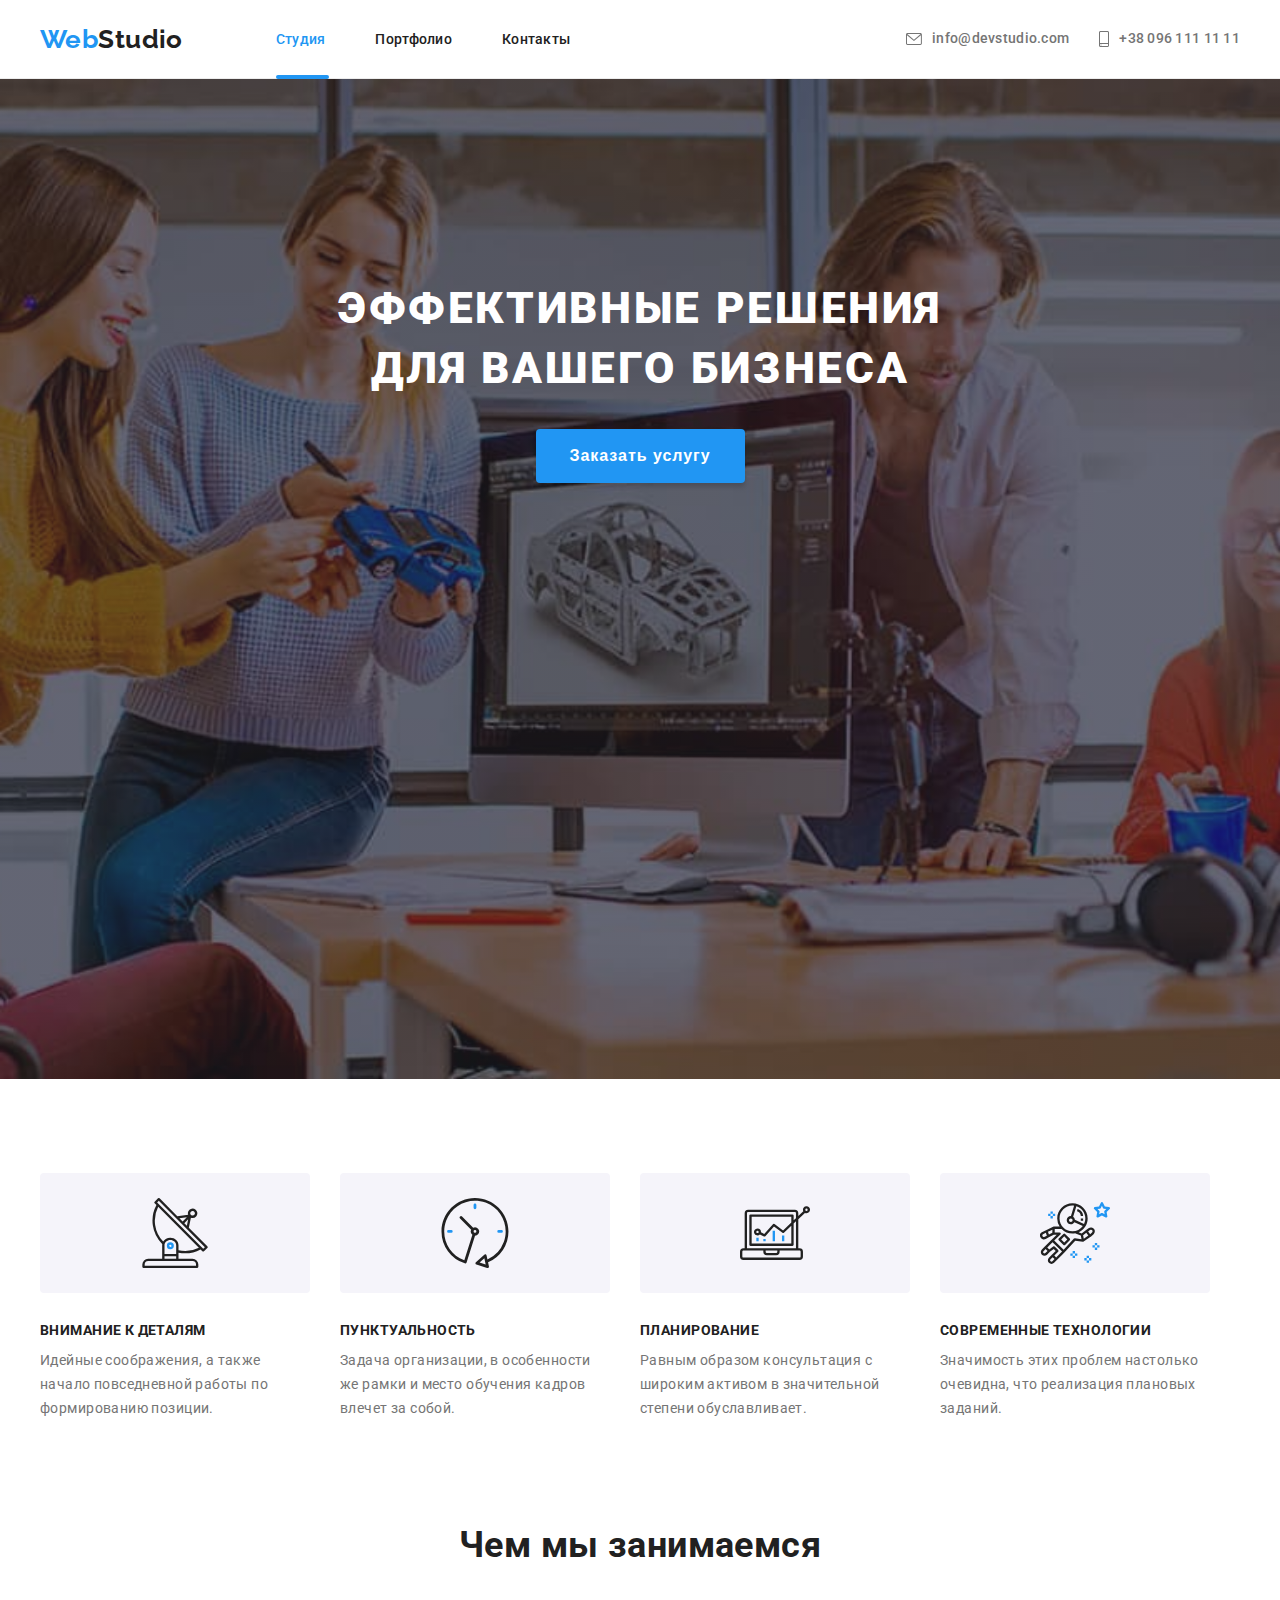
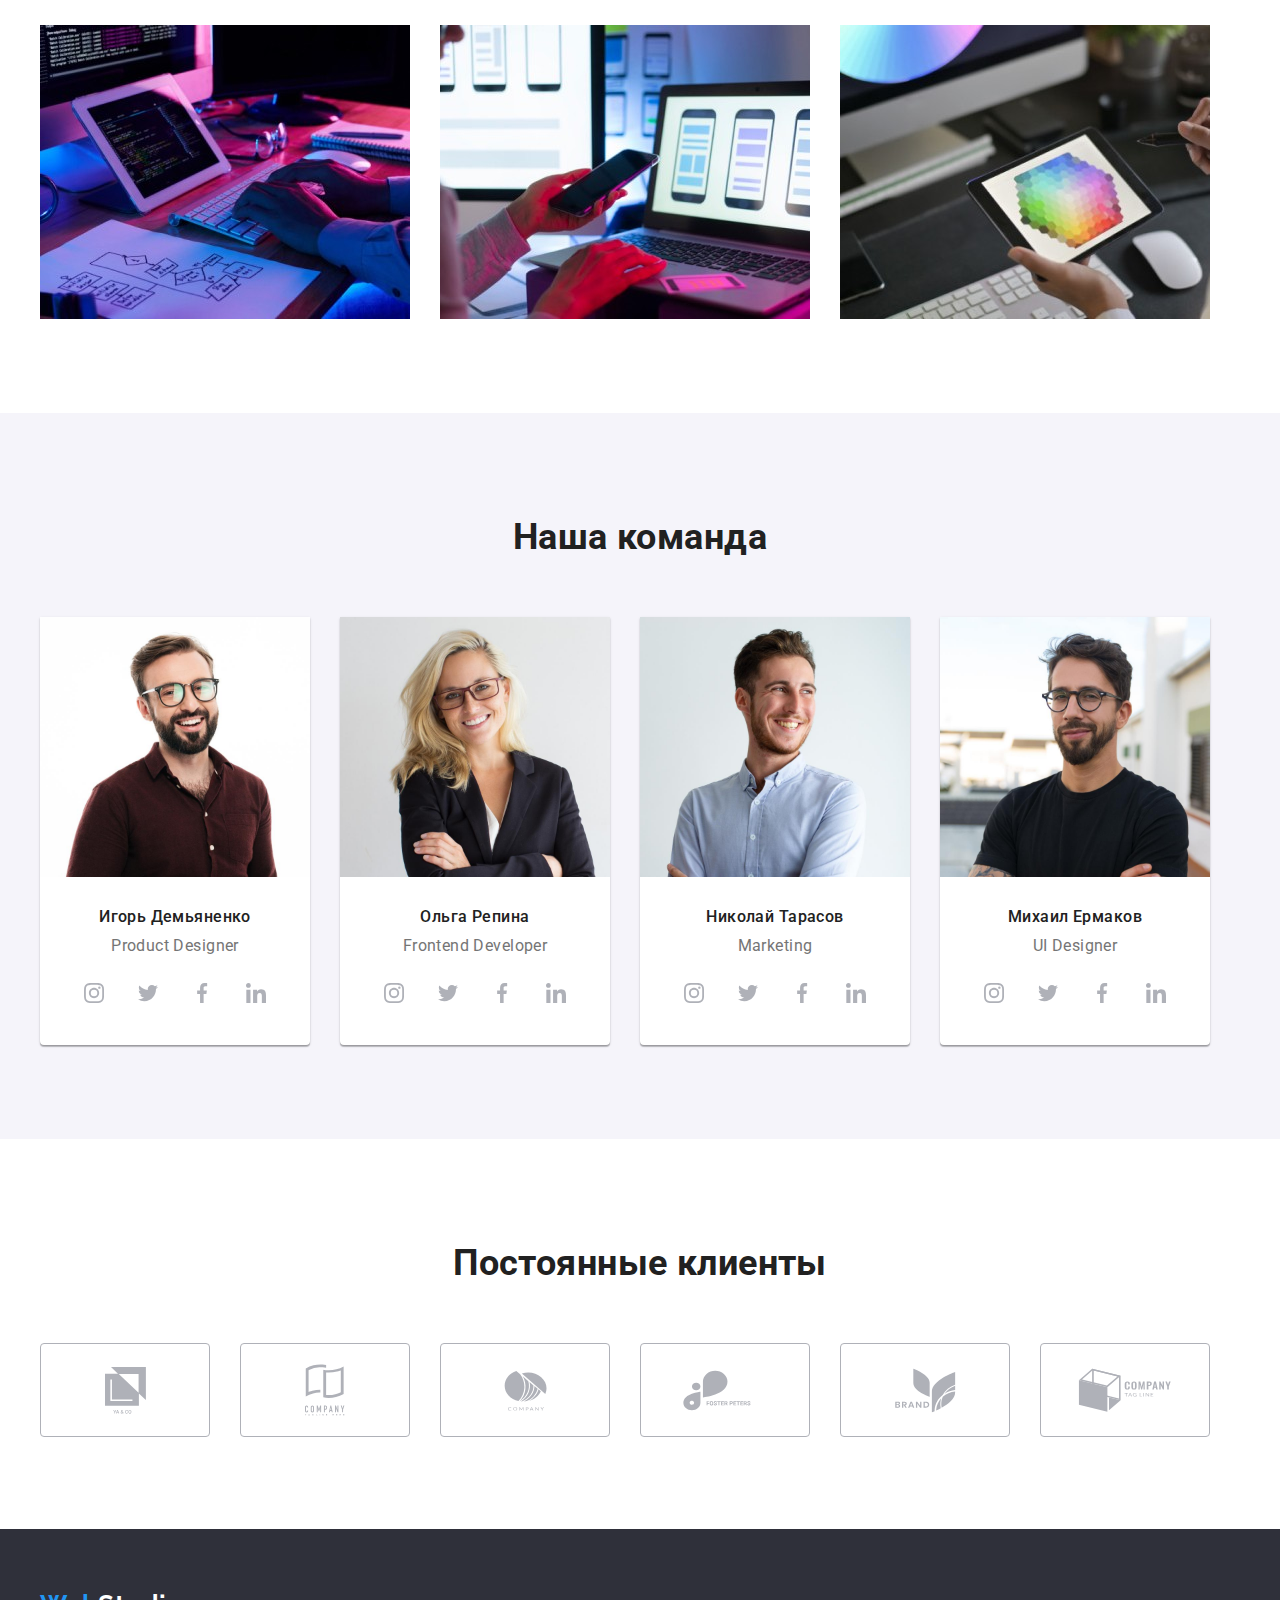
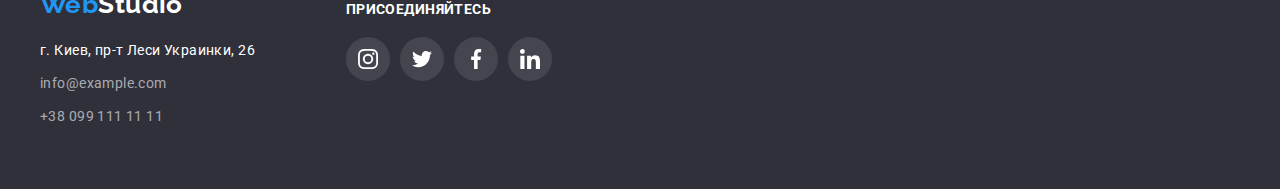
==== index.html @ b014f4f2 "add project and underline for current page" ====
<!DOCTYPE html>
<html lang="ru">
  <head>
    <meta charset="UTF-8" />
    <meta http-equiv="X-UA-Compatible" content="IE=edge" />
    <meta name="viewport" content="width=device-width, initial-scale=1.0" />
    <title>WebStudio</title>
    <link rel="preconnect" href="https://fonts.gstatic.com" />
    <link
      href="https://fonts.googleapis.com/css2?family=Raleway:wght@700&family=Roboto:wght@400;500;700;900&display=swap"
      rel="stylesheet"
    />
    <link
      rel="stylesheet"
      href="https://cdnjs.cloudflare.com/ajax/libs/modern-normalize/1.0.0/modern-normalize.min.css"
      integrity="sha512-ISS7cAi1PEhQ8jnbJpJZMd29NlhNj4AWYyLOSp2CE/CsHxTCu+r+t0D2yoJudVrd0/8fTVPUVDzY5Tvli75u/g=="
      crossorigin="anonymous"
    />
    <link rel="stylesheet" href="./css/styles.css" />
  </head>
  <body>
    <header>
      <div class="container">
        <nav class="header-nav">
          <!-- logo -->
          <a class="logo" href="./index.html" lang="en"
            ><span>Web</span>Studio</a
          >
          <ul class="link-list">
            <li class="item">
              <a class="link current" href="./index.html">Студия</a>
            </li>
            <li class="item">
              <a class="link" href="./portfolio.html">Портфолио</a>
            </li>
            <li class="item"><a class="link" href="">Контакты</a></li>
          </ul>
        </nav>
        <!-- contacts -->
        <ul class="header-contacts">
          <li class="item">
            <a class="link" href="mailto:info@devstudio.com">
              <svg class="contacts-icon" width="16" height="12">
                <use href="./images/symbol-defs.svg#envelope"></use>
              </svg>
              info@devstudio.com</a
            >
          </li>
          <li class="item">
            <a class="link" href="tel:+380961111111">
              <svg class="contacts-icon" width="10" height="16">
                <use href="./images/symbol-defs.svg#smartphone"></use>
              </svg>
              +38 096 111 11 11</a
            >
          </li>
        </ul>
      </div>
    </header>

    <!-- main content -->
    <main>
      <!-- hero-section -->
      <section class="hero">
        <div class="hero-bg">
          <h1 class="hero-title">
            Эффективные решения<br />для вашего бизнеса
          </h1>
          <button class="btn hero-btn" type="button">Заказать услугу</button>
        </div>
      </section>

      <!-- our features -->
      <section class="section features">
        <div class="container">
          <h2 class="visually-hidden">Наши особенности</h2>
          <ul class="features-list">
            <li class="feature">
              <div class="thumb">
                <svg class="feature-icon">
                  <use href="./images/symbol-defs.svg#antenna"></use>
                </svg>
              </div>
              <h3 class="feature-title">Внимание к деталям</h3>
              <p class="feature-text">
                Идейные соображения, а также начало повседневной работы по
                формированию позиции.
              </p>
            </li>
            <li class="feature icon-clock">
              <div class="thumb">
                <svg class="feature-icon">
                  <use href="./images/symbol-defs.svg#clock"></use>
                </svg>
              </div>
              <h3 class="feature-title">Пунктуальность</h3>
              <p class="feature-text">
                Задача организации, в особенности же рамки и место обучения
                кадров влечет за собой.
              </p>
            </li>
            <li class="feature icon-diagram">
              <div class="thumb">
                <svg class="feature-icon">
                  <use href="./images/symbol-defs.svg#diagram"></use>
                </svg>
              </div>
              <h3 class="feature-title">Планирование</h3>
              <p class="feature-text">
                Равным образом консультация с широким активом в значительной
                степени обуславливает.
              </p>
            </li>
            <li class="feature icon-astronaut">
              <div class="thumb">
                <svg class="feature-icon">
                  <use href="./images/symbol-defs.svg#astronaut"></use>
                </svg>
              </div>
              <h3 class="feature-title">Современные технологии</h3>
              <p class="feature-text">
                Значимость этих проблем настолько очевидна, что реализация
                плановых заданий.
              </p>
            </li>
          </ul>
        </div>
      </section>

      <!-- what we do -->
      <section class="section work">
        <div class="container">
          <h2 class="section-title">Чем мы занимаемся</h2>
          <ul class="works-list">
            <li class="item">
              <img
                src="./images/what-we-do/what-we-do-1.jpg"
                alt="Десктопные приложения"
                width="370"
              />
            </li>
            <li class="item">
              <img
                src="./images/what-we-do/what-we-do-2.jpg"
                alt="Мобильные приложения"
                width="370"
              />
            </li>
            <li class="item">
              <img
                src="./images/what-we-do/what-we-do-3.jpg"
                alt="Дизайнерские решения"
                width="370"
              />
            </li>
          </ul>
        </div>
      </section>

      <!-- our team -->
      <section class="section members">
        <div class="container">
          <h2 class="section-title">Наша команда</h2>
          <ul class="members-list">
            <li class="member-card">
              <img
                class="member-photo"
                src="./images/our-team/our-team-1.jpg"
                alt="фото Игоря Демьяненко"
                width="270"
              />
              <h3 class="member-name">Игорь Демьяненко</h3>
              <p lang="en" class="member-function">Product Designer</p>
              <ul class="social-links-list">
                <li>
                  <a href="" class="social-link">
                    <svg class="social-link-icon" width="20" height="20">
                      <use href="./images/symbol-defs.svg#instagram"></use>
                    </svg>
                  </a>
                </li>
                <li>
                  <a href="" class="social-link">
                    <svg class="social-link-icon" width="20" height="20">
                      <use href="./images/symbol-defs.svg#twitter"></use>
                    </svg>
                  </a>
                </li>
                <li>
                  <a href="" class="social-link">
                    <svg class="social-link-icon" width="20" height="20">
                      <use href="./images/symbol-defs.svg#facebook"></use>
                    </svg>
                  </a>
                </li>
                <li>
                  <a href="" class="social-link">
                    <svg class="social-link-icon" width="20" height="20">
                      <use href="./images/symbol-defs.svg#linkedin"></use>
                    </svg>
                  </a>
                </li>
              </ul>
            </li>
            <li class="member-card">
              <img
                class="member-photo"
                src="./images/our-team/our-team-2.jpg"
                alt="фото Ольги Репиной"
                width="270"
              />
              <h3 class="member-name">Ольга Репина</h3>
              <p lang="en" class="member-function">Frontend Developer</p>
              <ul class="social-links-list">
                <li>
                  <a href="" class="social-link">
                    <svg class="social-link-icon" width="20" height="20">
                      <use href="./images/symbol-defs.svg#instagram"></use>
                    </svg>
                  </a>
                </li>
                <li>
                  <a href="" class="social-link">
                    <svg class="social-link-icon" width="20" height="20">
                      <use href="./images/symbol-defs.svg#twitter"></use>
                    </svg>
                  </a>
                </li>
                <li>
                  <a href="" class="social-link">
                    <svg class="social-link-icon" width="20" height="20">
                      <use href="./images/symbol-defs.svg#facebook"></use>
                    </svg>
                  </a>
                </li>
                <li>
                  <a href="" class="social-link">
                    <svg class="social-link-icon" width="20" height="20">
                      <use href="./images/symbol-defs.svg#linkedin"></use>
                    </svg>
                  </a>
                </li>
              </ul>
            </li>
            <li class="member-card">
              <img
                class="member-photo"
                src="./images/our-team/our-team-3.jpg"
                alt="фото Николая Тарасова"
                width="270"
              />
              <h3 class="member-name">Николай Тарасов</h3>
              <p lang="en" class="member-function">Marketing</p>
              <ul class="social-links-list">
                <li>
                  <a href="" class="social-link">
                    <svg class="social-link-icon" width="20" height="20">
                      <use href="./images/symbol-defs.svg#instagram"></use>
                    </svg>
                  </a>
                </li>
                <li>
                  <a href="" class="social-link">
                    <svg class="social-link-icon" width="20" height="20">
                      <use href="./images/symbol-defs.svg#twitter"></use>
                    </svg>
                  </a>
                </li>
                <li>
                  <a href="" class="social-link">
                    <svg class="social-link-icon" width="20" height="20">
                      <use href="./images/symbol-defs.svg#facebook"></use>
                    </svg>
                  </a>
                </li>
                <li>
                  <a href="" class="social-link">
                    <svg class="social-link-icon" width="20" height="20">
                      <use href="./images/symbol-defs.svg#linkedin"></use>
                    </svg>
                  </a>
                </li>
              </ul>
            </li>
            <li class="member-card">
              <img
                class="member-photo"
                src="./images/our-team/our-team-4.jpg"
                alt="фото Михаила Ермакова"
                width="270"
              />
              <h3 class="member-name">Михаил Ермаков</h3>
              <p class="member-function" lang="en">UI Designer</p>
              <ul class="social-links-list">
                <li>
                  <a href="" class="social-link">
                    <svg class="social-link-icon" width="20" height="20">
                      <use href="./images/symbol-defs.svg#instagram"></use>
                    </svg>
                  </a>
                </li>
                <li>
                  <a href="" class="social-link">
                    <svg class="social-link-icon" width="20" height="20">
                      <use href="./images/symbol-defs.svg#twitter"></use>
                    </svg>
                  </a>
                </li>
                <li>
                  <a href="" class="social-link">
                    <svg class="social-link-icon" width="20" height="20">
                      <use href="./images/symbol-defs.svg#facebook"></use>
                    </svg>
                  </a>
                </li>
                <li>
                  <a href="" class="social-link">
                    <svg class="social-link-icon" width="20" height="20">
                      <use href="./images/symbol-defs.svg#linkedin"></use>
                    </svg>
                  </a>
                </li>
              </ul>
            </li>
          </ul>
        </div>
      </section>

      <!-- our clients -->
      <section class="section clients">
        <div class="container">
          <h2 class="section-title">Постоянные клиенты</h2>
          <ul class="clients-list">
            <li class="client-item">
              <a href="" class="client-link">
                <svg class="client-icon" width="41" height="47">
                  <use href="./images/symbol-defs.svg#client-1"></use>
                </svg>
              </a>
            </li>
            <li class="client-item">
              <a href="" class="client-link">
                <svg class="client-icon" width="40" height="52">
                  <use href="./images/symbol-defs.svg#client-2"></use>
                </svg>
              </a>
            </li>
            <li class="client-item">
              <a href="" class="client-link">
                <svg class="client-icon" width="43" height="41">
                  <use href="./images/symbol-defs.svg#client-3"></use>
                </svg>
              </a>
            </li>
            <li class="client-item">
              <a href="" class="client-link">
                <svg class="client-icon" width="84" height="41">
                  <use href="./images/symbol-defs.svg#client-4"></use>
                </svg>
              </a>
            </li>
            <li class="client-item">
              <a href="" class="client-link">
                <svg class="client-icon" width="63" height="45">
                  <use href="./images/symbol-defs.svg#client-5"></use>
                </svg>
              </a>
            </li>
            <li class="client-item">
              <a href="" class="client-link">
                <svg class="client-icon" width="94" height="44">
                  <use href="./images/symbol-defs.svg#client-6"></use>
                </svg>
              </a>
            </li>
          </ul>
        </div>
      </section>
    </main>

    <footer>
      <div class="container">
        <div class="wrapper">
          <div class="addresses">
            <!-- logo -->
            <a class="logo" href="./index.html" lang="en"
              ><span>Web</span>Studio</a
            >
            <!-- our contacts -->
            <address>
              <ul class="contacts-list">
                <li>
                  <a
                    class="link contact-map"
                    href="https://goo.gl/maps/neQX7SjU9CnfQopdA"
                    target="_blank"
                    rel="noreferrer noopener"
                  >
                    г. Киев, пр-т Леси Украинки, 26
                  </a>
                </li>
                <li>
                  <a class="link contact-email" href="mailto:info@example.com">
                    info@example.com
                  </a>
                </li>
                <li>
                  <a class="link contact-phone" href="tel:+380991111111">
                    +38 099 111 11 11
                  </a>
                </li>
              </ul>
            </address>
          </div>
          <div class="social">
            <p class="social-title">Присоединяйтесь</p>
            <ul class="social-links-list">
              <li>
                <a href="" class="social-link">
                  <svg class="social-link-icon" width="20" height="20">
                    <use href="./images/symbol-defs.svg#instagram"></use>
                  </svg>
                </a>
              </li>
              <li>
                <a href="" class="social-link">
                  <svg class="social-link-icon" width="20" height="20">
                    <use href="./images/symbol-defs.svg#twitter"></use>
                  </svg>
                </a>
              </li>
              <li>
                <a href="" class="social-link">
                  <svg class="social-link-icon" width="20" height="20">
                    <use href="./images/symbol-defs.svg#facebook"></use>
                  </svg>
                </a>
              </li>
              <li>
                <a href="" class="social-link">
                  <svg class="social-link-icon" width="20" height="20">
                    <use href="./images/symbol-defs.svg#linkedin"></use>
                  </svg>
                </a>
              </li>
            </ul>
          </div>
        </div>
      </div>
    </footer>
  </body>
</html>
---- css/styles.css ----
:root {
  --main-color: #212121;
  --second-color: #757575;
  --accent-color: #2196f3;
  --white-color: #fff;
  --bg-dark: #2f303a;
  --btn-hover: #188ce8;
  --bg-our-team: #f5f4fa;
  --bg-filter-btn: #f5f4fa;
  --brd-card-title: #eeeeee;
  --icon-color: #afb1b8;
}

/*========== common =========== */
body {
  margin: 0;

  font-family: Roboto, sans-serif;
  font-size: 14px;
  color: var(--main-color);
  letter-spacing: 0.03em;

  background-color: var(--white-color);
}

ul {
  list-style: none;
  margin-top: 0;
  margin-bottom: 0;
  padding-left: 0;
}

h1,
h2,
h3,
h4,
h5,
h6,
p {
  margin-top: 0;
  margin-bottom: 0;
}

a {
  text-decoration: none;
}

img {
  display: block;
}

.container {
  margin-left: auto;
  margin-right: auto;
  padding-left: 15px;
  padding-right: 15px;
  width: 1200px;
}

.btn {
  border-radius: 4px;
  padding: 6px 22px;
  cursor: pointer;
  border-color: transparent;
}

.section {
  padding-top: 94px;
  padding-bottom: 94px;
}

.section-title {
  margin-bottom: 50px;

  font-size: 36px;
  line-height: 1.67;
  text-align: center;
}

.visually-hidden:not(:focus):not(:active) {
  position: absolute;
  width: 1px;
  height: 1px;
  margin: -1px;
  border: 0;
  padding: 0;

  white-space: nowrap;
  clip-path: inset(100%);
  clip: rect(0 0 0 0);
  overflow: hidden;
}

/* =========== Logo =============== */
.logo {
  margin-right: 93px;

  font-family: 'Raleway', sans-serif;
  font-weight: 700;
  font-size: 26px;
  color: var(--main-color);
}

.logo span {
  color: var(--accent-color);
}

/* ============== header ============= */
header {
  padding-top: 24px;
  padding-bottom: 24px;
  border-bottom: 1px solid #ececec;
}

header .container {
  display: flex;
  align-items: center;
}

.header-nav {
  display: flex;
}

.header-nav .link-list {
  display: flex;
  align-items: center;
}

.link-list .item:not(:last-child) {
  margin-right: 50px;
}

.link-list .current::after {
  content: '';
  position: absolute;
  bottom: 0;
  left: 0;
  width: 100%;
  border: 2px solid var(--accent-color);
  border-radius: 2px;
}

.header-nav .link {
  font-size: 14px;
  font-weight: 500;
  line-height: 1.14;
  letter-spacing: 0.02em;
  color: var(--main-color);
  padding-top: 32px;
  padding-bottom: 32px;
}

.header-nav .current {
  position: relative;

  color: var(--accent-color);
}

.header-contacts {
  display: flex;
  align-items: center;
  margin-left: auto;
}

.header-contacts .link {
  display: flex;
  align-items: center;

  font-size: 14px;
  font-weight: 500;
  line-height: 1.14;
  letter-spacing: 0.02em;
  color: var(--second-color);
}

.header-contacts .item:not(:last-child) {
  margin-right: 30px;
}

.contacts-icon {
  margin-right: 10px;
  fill: currentColor;
}

.header-nav .link:focus,
.header-nav .link:hover,
.header-contacts .link:focus,
.header-contacts .link:hover {
  color: var(--accent-color);
}

/* ============ hero ================ */
.hero {
  background-color: var(--bg-dark);
}

.hero .hero-bg {
  margin-left: auto;
  margin-right: auto;
  padding-top: 200px;
  padding-bottom: 200px;
  height: 600px;
  max-width: 1600px;
  background-image: linear-gradient(
      rgba(47, 48, 58, 0.4),
      rgba(47, 48, 58, 0.4)
    ),
    url('../images/hero/hero-bg.jpg');
  background-size: cover;
  background-position: center;
}

.hero-title {
  margin-bottom: 30px;
  font-size: 44px;
  font-weight: 900;
  line-height: 1.36;
  letter-spacing: 0.06em;
  text-align: center;
  text-transform: uppercase;
  color: var(--white-color);
}

.hero-btn {
  display: block;
  margin-left: auto;
  margin-right: auto;

  font-size: 16px;
  font-weight: 700;
  line-height: 1.87;
  letter-spacing: 0.06em;
  color: var(--white-color);

  background-color: var(--accent-color);
  padding: 10px 32px;
  box-shadow: 0px 4px 4px rgba(0, 0, 0, 0.15);
}

.hero .btn:hover,
.hero .btn:focus {
  background-color: var(--btn-hover);
}

/* ============ features =============== */
.features {
  padding-bottom: 47px;
}

.features-list {
  display: flex;
}

.feature {
  max-width: 270px;
}

.features-list .feature:not(:last-child) {
  margin-right: 30px;
}

.feature .thumb {
  background-color: var(--bg-filter-btn);
  height: 120px;
  margin-bottom: 30px;
  border-radius: 4px;
  display: flex;
  justify-content: center;
  align-items: center;
}

.feature-icon {
  width: 70px;
  height: 70px;
}

.feature-title {
  margin-bottom: 10px;

  font-size: 14px;
  font-weight: 700;
  line-height: 1.14;
  text-transform: uppercase;
}

.feature-text {
  line-height: 1.71;
  color: var(--second-color);
}

/* ============== work ================== */
.work {
  padding-top: 47px;
}

/* позиционирование в сетке
 отрицательными маржинами */
.works-list {
  display: flex;
  flex-wrap: wrap;
  margin-top: -30px;
  margin-left: -30px;
}

.works-list .item {
  margin-top: 30px;
  margin-left: 30px;
}

/* ============= our team =============== */
.members {
  background-color: var(--bg-our-team);
}

.members-list {
  display: flex;
  flex-wrap: wrap;
  margin-left: -30px;
  margin-top: -30px;
}

.member-card {
  width: 270px;
  margin-left: 30px;
  margin-top: 30px;
  border-radius: 0px 0px 4px 4px;

  padding-bottom: 30px;
  background-color: var(--white-color);

  box-shadow: 0px 1px 3px rgba(0, 0, 0, 0.12), 0px 1px 1px rgba(0, 0, 0, 0.14),
    0px 2px 1px rgba(0, 0, 0, 0.2);
}

.member-photo {
  margin-bottom: 30px;
}

.members .member-name {
  margin-bottom: 10px;

  font-size: 16px;
  font-weight: 500;
  line-height: 1.19;
  text-align: center;
}

.members .member-function {
  font-size: 16px;
  color: var(--second-color);
  line-height: 1.19;
  margin-bottom: 16px;

  text-align: center;
}

.social-links-list {
  display: flex;
  justify-content: center;
}

.social-links-list li:not(:last-child) {
  margin-right: 10px;
}

.social-link {
  display: flex;
  width: 44px;
  height: 44px;
  border-radius: 50%;
}

.social-link-icon {
  margin: auto;
  fill: var(--icon-color);
}

.social-link:hover,
.social-link:focus {
  background-color: var(--accent-color);
}

.social-link:hover .social-link-icon,
.social-link:focus .social-link-icon {
  fill: var(--white-color);
}

/* ================ our clients =================== */
.clients-list {
  display: flex;
  flex-wrap: wrap;
  margin-top: -30px;
  margin-left: -30px;
}

.client-item {
  width: 170px;
  height: 92px;
  margin-top: 30px;
  margin-left: 30px;
}

.client-link {
  display: flex;
  height: 100%;
  border: 1px solid var(--icon-color);
  border-radius: 4px;
}

.client-icon {
  margin: auto;
  fill: var(--icon-color);
}

.client-link:hover,
.client-link:focus {
  border-color: var(--accent-color);
}

.client-link:hover .client-icon,
.client-link:focus .client-icon {
  fill: var(--accent-color);
}

/* ============ footer ================ */
footer {
  padding-top: 60px;
  padding-bottom: 60px;
  background-color: var(--bg-dark);
  color: var(--white-color);
}

.wrapper {
  display: flex;
}

.addresses {
  margin-right: 70px;
}

footer .logo {
  margin-bottom: 20px;

  display: inline-block;
  color: var(--white-color);
}

address {
  font-style: normal;
}

.contacts-list li:not(:last-child) {
  padding-bottom: 9px;
}

.contact-map {
  color: rgba(255, 255, 255, 1);
  line-height: 1.71;
}

.contact-email,
.contact-phone {
  color: rgba(255, 255, 255, 0.6);
  line-height: 1.71;
}

.contacts-list .link:focus,
.contacts-list .link:hover {
  color: var(--accent-color);
}

.social {
  margin-top: 12px;
}
.social-title {
  margin-bottom: 20px;
  font-weight: 700;
  text-transform: uppercase;
}

footer .social-link {
  background-color: rgba(255, 255, 255, 0.1);
}

footer .social-link-icon {
  fill: var(--white-color);
}

/* =============== portfolio ================== */
.portfolio .filter {
  margin-bottom: 50px;
  display: flex;
  justify-content: center;
}

.filter .item:not(:last-child) {
  margin-right: 8px;
}

.portfolio .filter-button {
  font-weight: 500;
  font-size: 16px;
  line-height: 1.62;

  background-color: var(--bg-filter-btn);
}

.portfolio .filter-button:focus,
.portfolio .filter-button:hover {
  color: var(--white-color);
  background-color: var(--accent-color);
  box-shadow: 0px 3px 1px rgba(0, 0, 0, 0.1), 0px 1px 2px rgba(0, 0, 0, 0.08),
    0px 2px 2px rgba(0, 0, 0, 0.12);
}

.gallery {
  display: flex;
  flex-wrap: wrap;
  margin-bottom: -30px;
}

.gallery .item:not(:nth-child(3n)) {
  margin-right: 30px;
}

.gallery .item {
  margin-bottom: 30px;
}

.gallery .item:hover {
  box-shadow: 0px 1px 1px rgba(0, 0, 0, 0.12), 0px 4px 4px rgba(0, 0, 0, 0.06),
    1px 4px 6px rgba(0, 0, 0, 0.16);
}

.card-title {
  padding: 20px 24px;
  border: 1px solid var(--brd-card-title);
  border-top: 0;
}

.card .card-name {
  margin-bottom: 4px;

  font-weight: 700;
  font-size: 18px;
  line-height: 2;
  letter-spacing: 0.06em;
  color: var(--main-color);
}

.card .card-text {
  font-size: 16px;
  line-height: 1.87;
  color: var(--second-color);
}
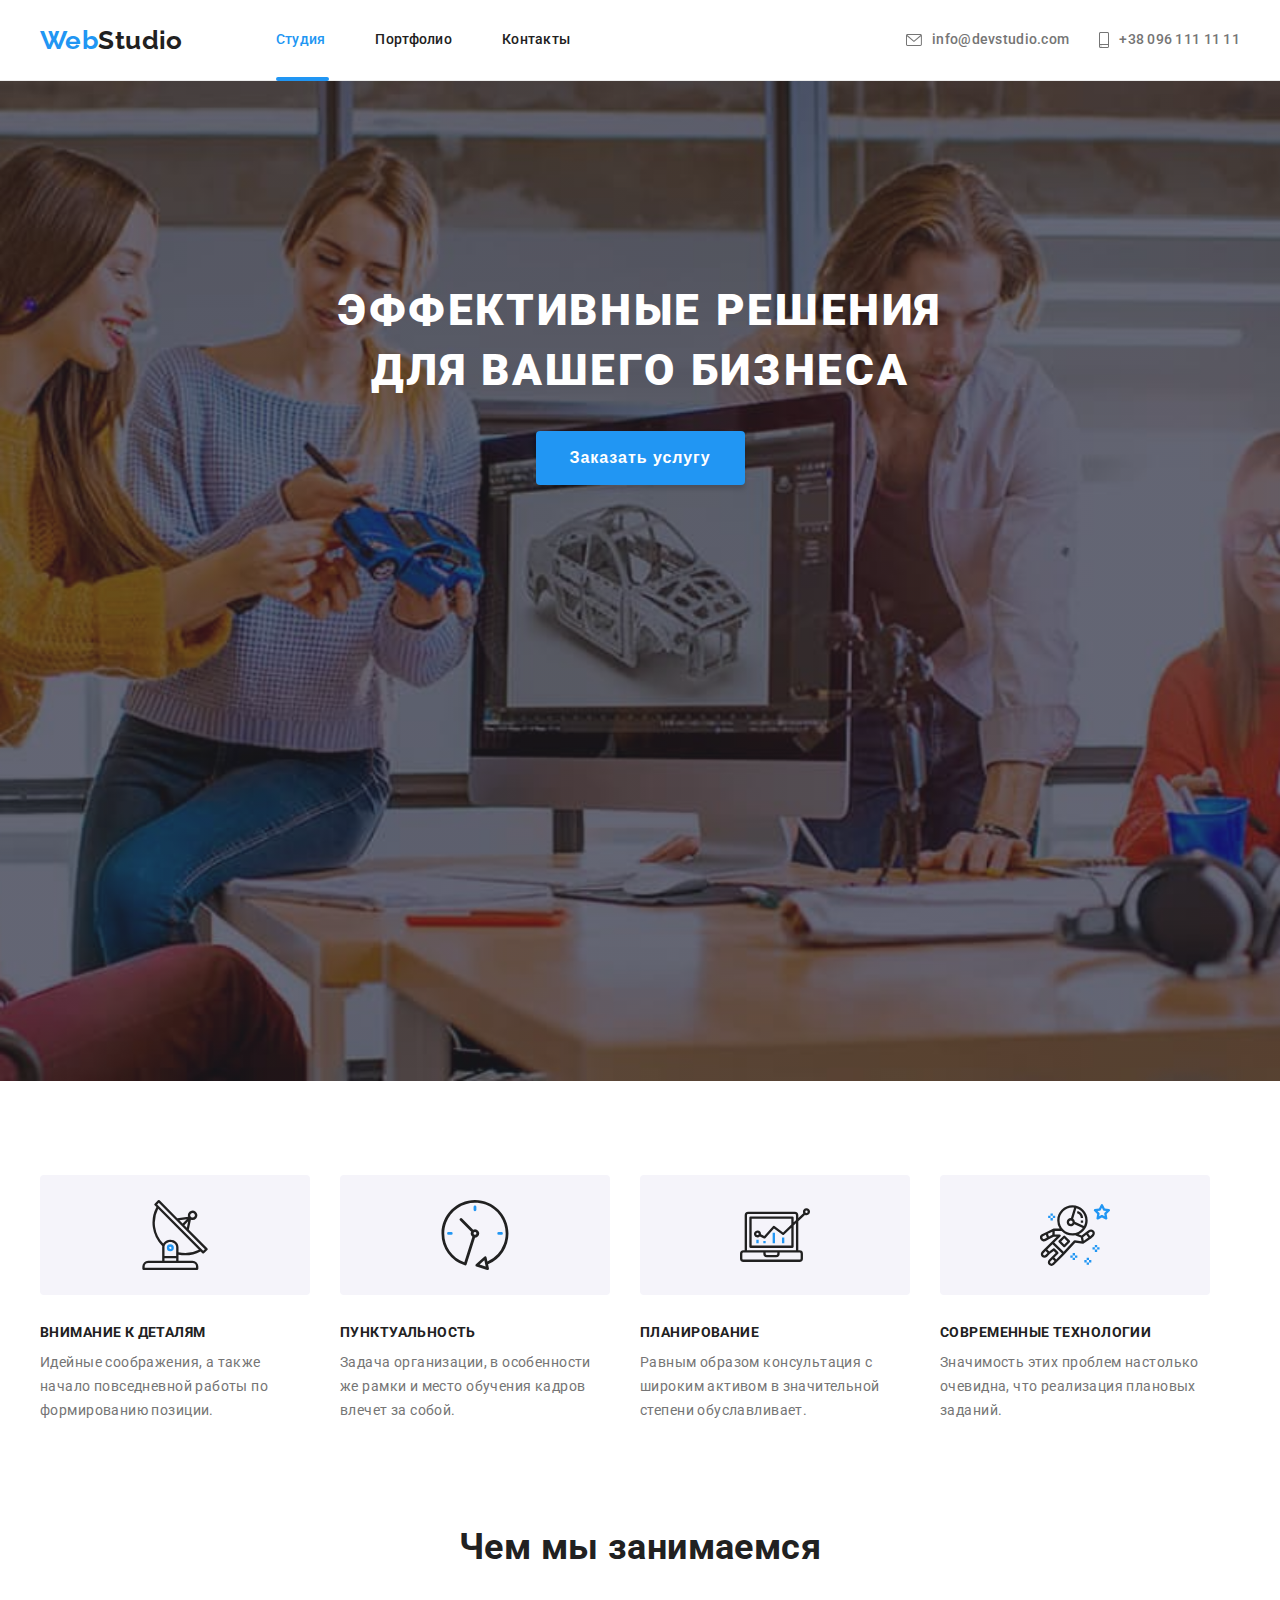
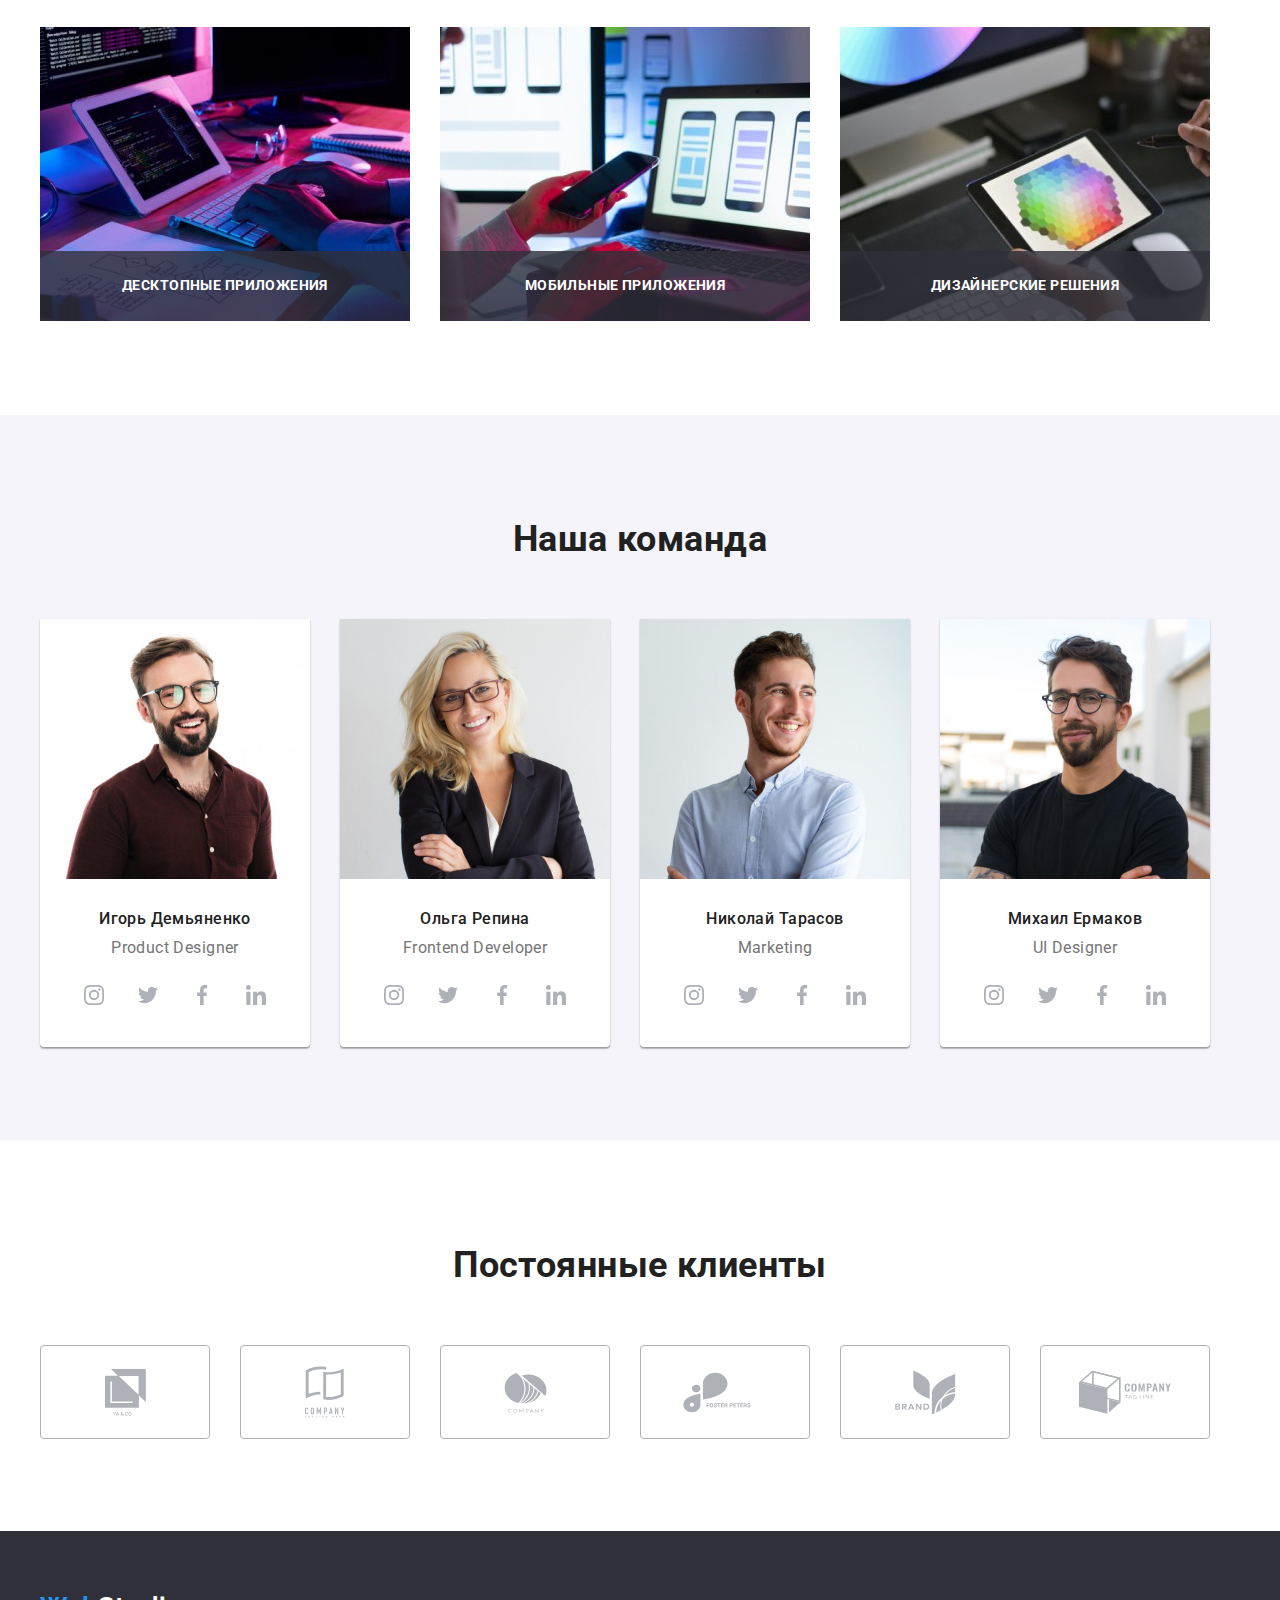
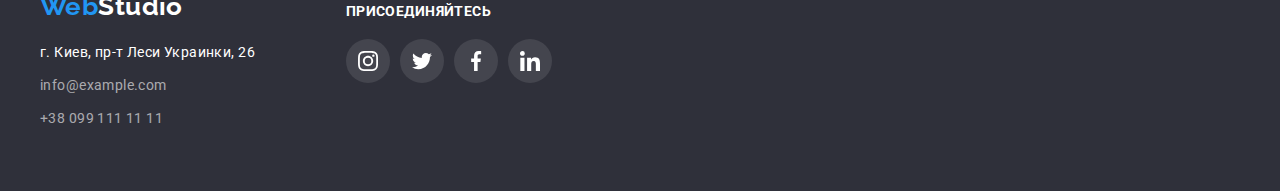
==== commit 301fb4f0: "add abs elements" ====
--- a/index.html
+++ b/index.html
@@ -132,26 +132,29 @@
         <div class="container">
           <h2 class="section-title">Чем мы занимаемся</h2>
           <ul class="works-list">
-            <li class="item">
+            <li class="works-list-item">
               <img
                 src="./images/what-we-do/what-we-do-1.jpg"
                 alt="Десктопные приложения"
                 width="370"
               />
-            </li>
-            <li class="item">
+              <p class="works-list-title">Десктопные приложения</p>
+            </li>
+            <li class="works-list-item">
               <img
                 src="./images/what-we-do/what-we-do-2.jpg"
                 alt="Мобильные приложения"
                 width="370"
               />
-            </li>
-            <li class="item">
+              <p class="works-list-title">Мобильные приложения</p>
+            </li>
+            <li class="works-list-item">
               <img
                 src="./images/what-we-do/what-we-do-3.jpg"
                 alt="Дизайнерские решения"
                 width="370"
               />
+              <p class="works-list-title">Дизайнерские решения</p>
             </li>
           </ul>
         </div>
--- a/css/styles.css
+++ b/css/styles.css
@@ -93,6 +93,7 @@
 
 /* =========== Logo =============== */
 .logo {
+  display: block;
   margin-right: 93px;
 
   font-family: 'Raleway', sans-serif;
@@ -107,8 +108,6 @@
 
 /* ============== header ============= */
 header {
-  padding-top: 24px;
-  padding-bottom: 24px;
   border-bottom: 1px solid #ececec;
 }
 
@@ -119,11 +118,15 @@
 
 .header-nav {
   display: flex;
+  align-items: center;
 }
 
 .header-nav .link-list {
   display: flex;
   align-items: center;
+}
+
+.link-list .item {
 }
 
 .link-list .item:not(:last-child) {
@@ -133,7 +136,7 @@
 .link-list .current::after {
   content: '';
   position: absolute;
-  bottom: 0;
+  bottom: -1px;
   left: 0;
   width: 100%;
   border: 2px solid var(--accent-color);
@@ -141,6 +144,7 @@
 }
 
 .header-nav .link {
+  display: block;
   font-size: 14px;
   font-weight: 500;
   line-height: 1.14;
@@ -165,6 +169,9 @@
 .header-contacts .link {
   display: flex;
   align-items: center;
+
+  padding-top: 32px;
+  padding-bottom: 32px;
 
   font-size: 14px;
   font-weight: 500;
@@ -302,9 +309,29 @@
   margin-left: -30px;
 }
 
-.works-list .item {
+.works-list-item {
+  position: relative;
   margin-top: 30px;
   margin-left: 30px;
+}
+
+.works-list-title {
+  position: absolute;
+  bottom: 0;
+  left: 0;
+
+  width: 100%;
+  height: 70px;
+  display: flex;
+  justify-content: center;
+  align-items: center;
+
+  font-weight: 700;
+  line-height: 1.14;
+  text-transform: uppercase;
+  color: var(--white-color);
+
+  background-color: rgba(47, 48, 58, 0.8);
 }
 
 /* ============= our team =============== */
@@ -524,12 +551,53 @@
 }
 
 .gallery .item {
+  position: relative;
+  width: 370px;
+
   margin-bottom: 30px;
 }
 
 .gallery .item:hover {
   box-shadow: 0px 1px 1px rgba(0, 0, 0, 0.12), 0px 4px 4px rgba(0, 0, 0, 0.06),
     1px 4px 6px rgba(0, 0, 0, 0.16);
+}
+
+.card .box {
+  position: relative;
+  width: 370px;
+  height: 294px;
+  overflow: hidden;
+}
+
+.card-overlay {
+  position: absolute;
+  top: 0;
+  left: 0;
+  display: flex;
+  /* justify-content: center; */
+  align-items: center;
+
+  width: 100%;
+  height: 100%;
+  /* height: 294px; */
+  padding: 24px;
+  /* padding-left: 24px;
+  padding-right: 24px; */
+
+  background-color: rgba(33, 150, 243, 0.9);
+  color: var(--white-color);
+  font-size: 18px;
+  line-height: 1.56;
+  /* надо или нет? */
+  overflow: hidden;
+
+  transform: translateY(100%);
+  transition: transform 250ms cubic-bezier(0.4, 0, 0.2, 1);
+  /* transition: transform 1250ms cubic-bezier(0.72, 0, 0.23, 1); */
+}
+
+.gallery .item:hover .card-overlay {
+  transform: translateY(0);
 }
 
 .card-title {
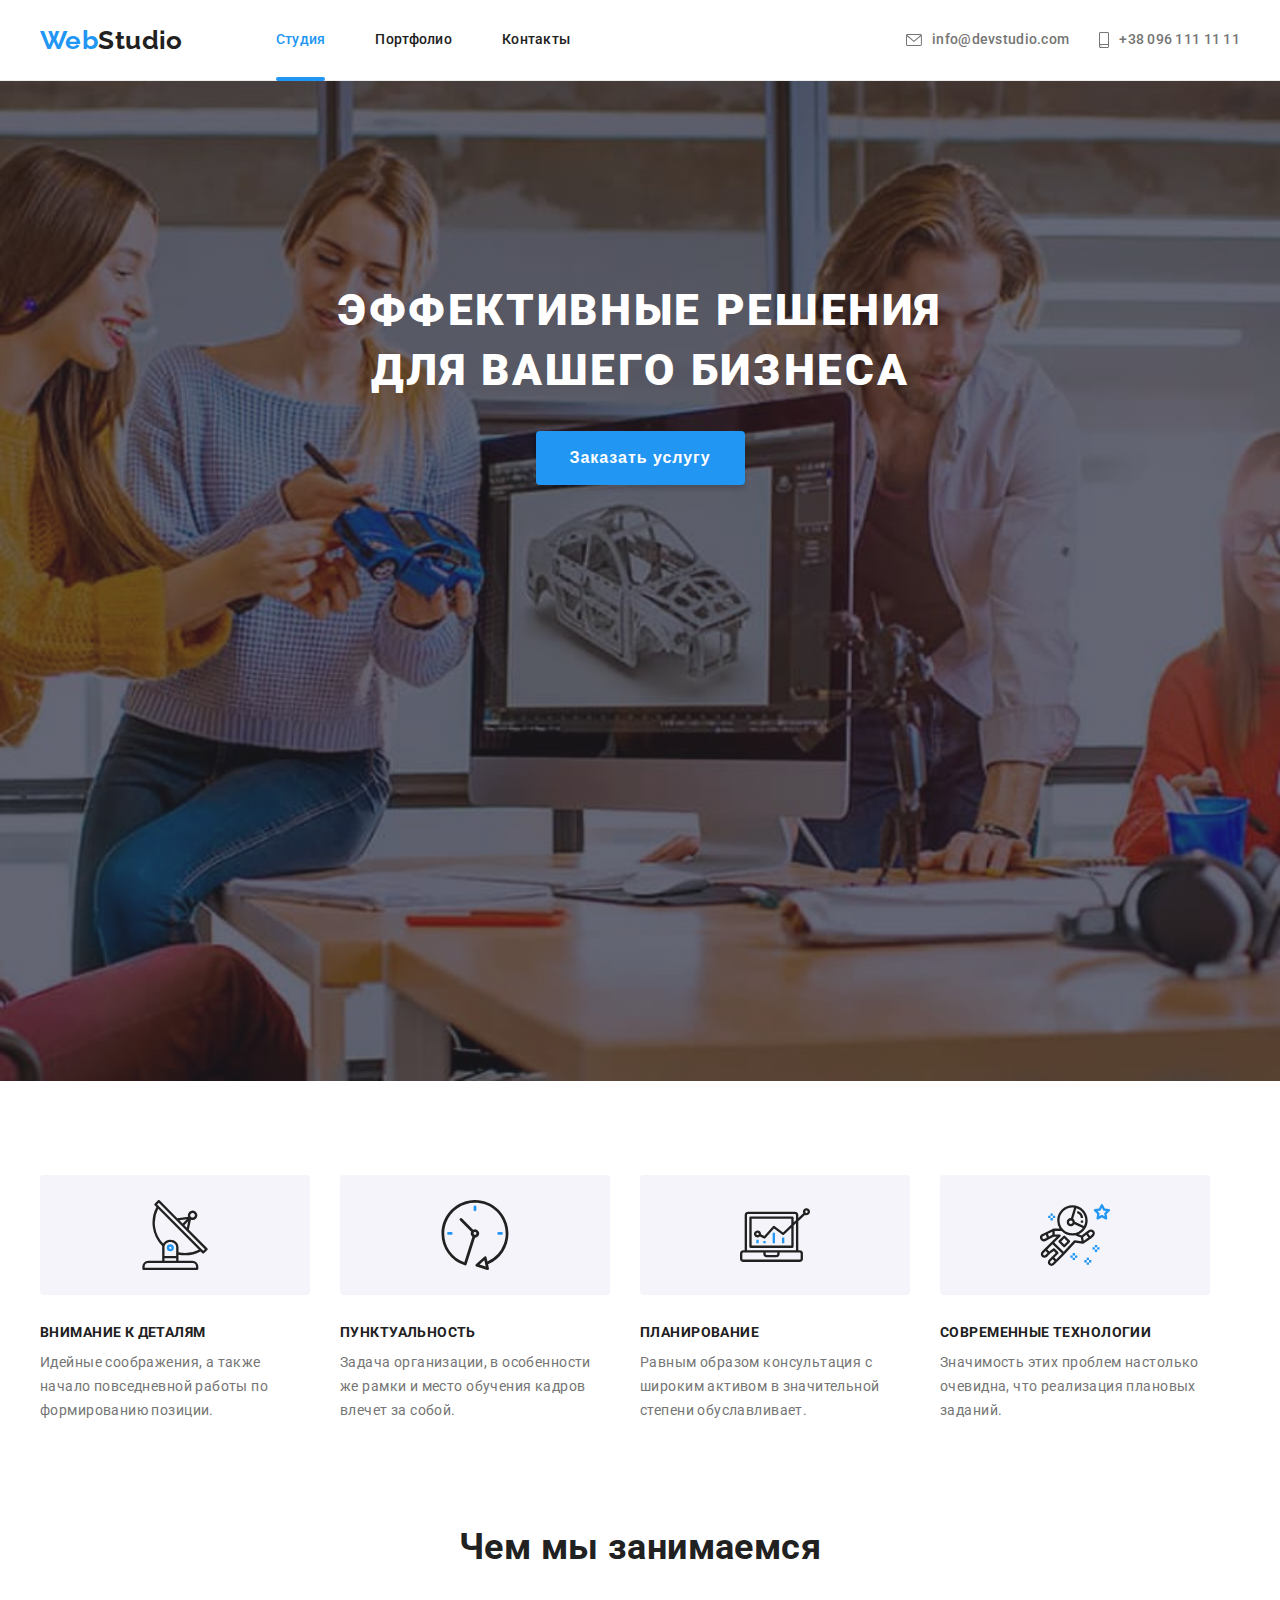
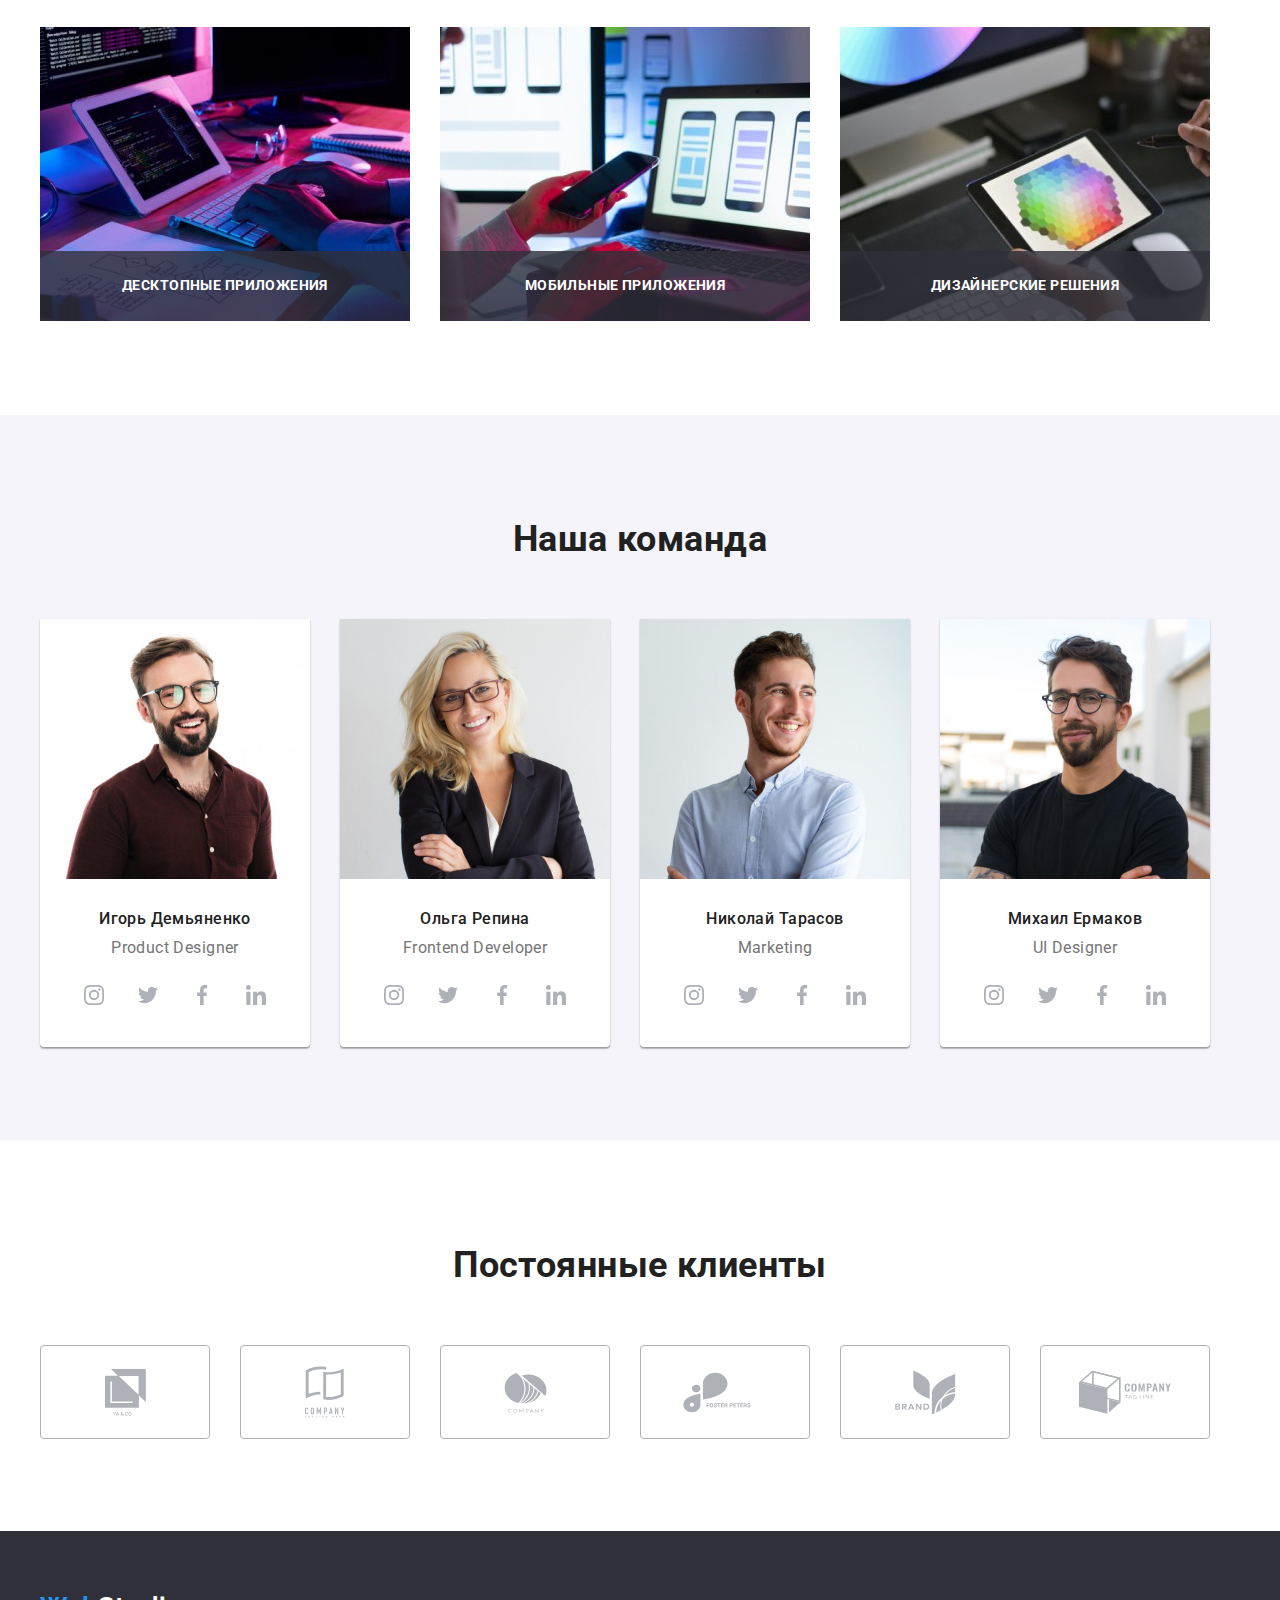
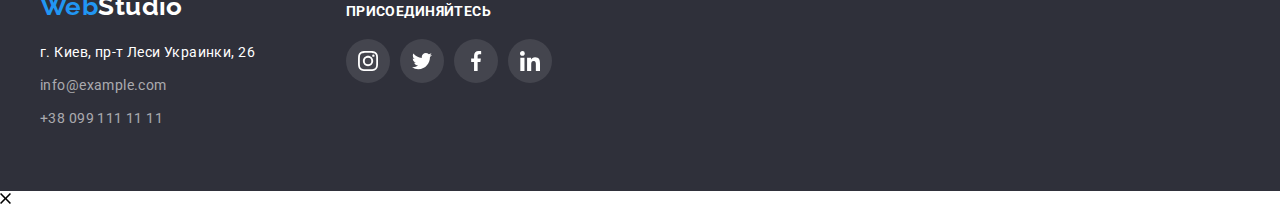
==== commit 11a8f0d2: "update icons, add transitions, modal-window and overlays" ====
--- a/index.html
+++ b/index.html
@@ -41,7 +41,7 @@
           <li class="item">
             <a class="link" href="mailto:info@devstudio.com">
               <svg class="contacts-icon" width="16" height="12">
-                <use href="./images/symbol-defs.svg#envelope"></use>
+                <use href="./images/icons.svg#envelope"></use>
               </svg>
               info@devstudio.com</a
             >
@@ -49,7 +49,7 @@
           <li class="item">
             <a class="link" href="tel:+380961111111">
               <svg class="contacts-icon" width="10" height="16">
-                <use href="./images/symbol-defs.svg#smartphone"></use>
+                <use href="./images/icons.svg#smartphone"></use>
               </svg>
               +38 096 111 11 11</a
             >
@@ -78,7 +78,7 @@
             <li class="feature">
               <div class="thumb">
                 <svg class="feature-icon">
-                  <use href="./images/symbol-defs.svg#antenna"></use>
+                  <use href="./images/icons.svg#antenna"></use>
                 </svg>
               </div>
               <h3 class="feature-title">Внимание к деталям</h3>
@@ -90,7 +90,7 @@
             <li class="feature icon-clock">
               <div class="thumb">
                 <svg class="feature-icon">
-                  <use href="./images/symbol-defs.svg#clock"></use>
+                  <use href="./images/icons.svg#clock"></use>
                 </svg>
               </div>
               <h3 class="feature-title">Пунктуальность</h3>
@@ -102,7 +102,7 @@
             <li class="feature icon-diagram">
               <div class="thumb">
                 <svg class="feature-icon">
-                  <use href="./images/symbol-defs.svg#diagram"></use>
+                  <use href="./images/icons.svg#diagram"></use>
                 </svg>
               </div>
               <h3 class="feature-title">Планирование</h3>
@@ -114,7 +114,7 @@
             <li class="feature icon-astronaut">
               <div class="thumb">
                 <svg class="feature-icon">
-                  <use href="./images/symbol-defs.svg#astronaut"></use>
+                  <use href="./images/icons.svg#astronaut"></use>
                 </svg>
               </div>
               <h3 class="feature-title">Современные технологии</h3>
@@ -178,28 +178,28 @@
                 <li>
                   <a href="" class="social-link">
                     <svg class="social-link-icon" width="20" height="20">
-                      <use href="./images/symbol-defs.svg#instagram"></use>
-                    </svg>
-                  </a>
-                </li>
-                <li>
-                  <a href="" class="social-link">
-                    <svg class="social-link-icon" width="20" height="20">
-                      <use href="./images/symbol-defs.svg#twitter"></use>
-                    </svg>
-                  </a>
-                </li>
-                <li>
-                  <a href="" class="social-link">
-                    <svg class="social-link-icon" width="20" height="20">
-                      <use href="./images/symbol-defs.svg#facebook"></use>
-                    </svg>
-                  </a>
-                </li>
-                <li>
-                  <a href="" class="social-link">
-                    <svg class="social-link-icon" width="20" height="20">
-                      <use href="./images/symbol-defs.svg#linkedin"></use>
+                      <use href="./images/icons.svg#instagram"></use>
+                    </svg>
+                  </a>
+                </li>
+                <li>
+                  <a href="" class="social-link">
+                    <svg class="social-link-icon" width="20" height="20">
+                      <use href="./images/icons.svg#twitter"></use>
+                    </svg>
+                  </a>
+                </li>
+                <li>
+                  <a href="" class="social-link">
+                    <svg class="social-link-icon" width="20" height="20">
+                      <use href="./images/icons.svg#facebook"></use>
+                    </svg>
+                  </a>
+                </li>
+                <li>
+                  <a href="" class="social-link">
+                    <svg class="social-link-icon" width="20" height="20">
+                      <use href="./images/icons.svg#linkedin"></use>
                     </svg>
                   </a>
                 </li>
@@ -218,28 +218,28 @@
                 <li>
                   <a href="" class="social-link">
                     <svg class="social-link-icon" width="20" height="20">
-                      <use href="./images/symbol-defs.svg#instagram"></use>
-                    </svg>
-                  </a>
-                </li>
-                <li>
-                  <a href="" class="social-link">
-                    <svg class="social-link-icon" width="20" height="20">
-                      <use href="./images/symbol-defs.svg#twitter"></use>
-                    </svg>
-                  </a>
-                </li>
-                <li>
-                  <a href="" class="social-link">
-                    <svg class="social-link-icon" width="20" height="20">
-                      <use href="./images/symbol-defs.svg#facebook"></use>
-                    </svg>
-                  </a>
-                </li>
-                <li>
-                  <a href="" class="social-link">
-                    <svg class="social-link-icon" width="20" height="20">
-                      <use href="./images/symbol-defs.svg#linkedin"></use>
+                      <use href="./images/icons.svg#instagram"></use>
+                    </svg>
+                  </a>
+                </li>
+                <li>
+                  <a href="" class="social-link">
+                    <svg class="social-link-icon" width="20" height="20">
+                      <use href="./images/icons.svg#twitter"></use>
+                    </svg>
+                  </a>
+                </li>
+                <li>
+                  <a href="" class="social-link">
+                    <svg class="social-link-icon" width="20" height="20">
+                      <use href="./images/icons.svg#facebook"></use>
+                    </svg>
+                  </a>
+                </li>
+                <li>
+                  <a href="" class="social-link">
+                    <svg class="social-link-icon" width="20" height="20">
+                      <use href="./images/icons.svg#linkedin"></use>
                     </svg>
                   </a>
                 </li>
@@ -258,28 +258,28 @@
                 <li>
                   <a href="" class="social-link">
                     <svg class="social-link-icon" width="20" height="20">
-                      <use href="./images/symbol-defs.svg#instagram"></use>
-                    </svg>
-                  </a>
-                </li>
-                <li>
-                  <a href="" class="social-link">
-                    <svg class="social-link-icon" width="20" height="20">
-                      <use href="./images/symbol-defs.svg#twitter"></use>
-                    </svg>
-                  </a>
-                </li>
-                <li>
-                  <a href="" class="social-link">
-                    <svg class="social-link-icon" width="20" height="20">
-                      <use href="./images/symbol-defs.svg#facebook"></use>
-                    </svg>
-                  </a>
-                </li>
-                <li>
-                  <a href="" class="social-link">
-                    <svg class="social-link-icon" width="20" height="20">
-                      <use href="./images/symbol-defs.svg#linkedin"></use>
+                      <use href="./images/icons.svg#instagram"></use>
+                    </svg>
+                  </a>
+                </li>
+                <li>
+                  <a href="" class="social-link">
+                    <svg class="social-link-icon" width="20" height="20">
+                      <use href="./images/icons.svg#twitter"></use>
+                    </svg>
+                  </a>
+                </li>
+                <li>
+                  <a href="" class="social-link">
+                    <svg class="social-link-icon" width="20" height="20">
+                      <use href="./images/icons.svg#facebook"></use>
+                    </svg>
+                  </a>
+                </li>
+                <li>
+                  <a href="" class="social-link">
+                    <svg class="social-link-icon" width="20" height="20">
+                      <use href="./images/icons.svg#linkedin"></use>
                     </svg>
                   </a>
                 </li>
@@ -298,28 +298,28 @@
                 <li>
                   <a href="" class="social-link">
                     <svg class="social-link-icon" width="20" height="20">
-                      <use href="./images/symbol-defs.svg#instagram"></use>
-                    </svg>
-                  </a>
-                </li>
-                <li>
-                  <a href="" class="social-link">
-                    <svg class="social-link-icon" width="20" height="20">
-                      <use href="./images/symbol-defs.svg#twitter"></use>
-                    </svg>
-                  </a>
-                </li>
-                <li>
-                  <a href="" class="social-link">
-                    <svg class="social-link-icon" width="20" height="20">
-                      <use href="./images/symbol-defs.svg#facebook"></use>
-                    </svg>
-                  </a>
-                </li>
-                <li>
-                  <a href="" class="social-link">
-                    <svg class="social-link-icon" width="20" height="20">
-                      <use href="./images/symbol-defs.svg#linkedin"></use>
+                      <use href="./images/icons.svg#instagram"></use>
+                    </svg>
+                  </a>
+                </li>
+                <li>
+                  <a href="" class="social-link">
+                    <svg class="social-link-icon" width="20" height="20">
+                      <use href="./images/icons.svg#twitter"></use>
+                    </svg>
+                  </a>
+                </li>
+                <li>
+                  <a href="" class="social-link">
+                    <svg class="social-link-icon" width="20" height="20">
+                      <use href="./images/icons.svg#facebook"></use>
+                    </svg>
+                  </a>
+                </li>
+                <li>
+                  <a href="" class="social-link">
+                    <svg class="social-link-icon" width="20" height="20">
+                      <use href="./images/icons.svg#linkedin"></use>
                     </svg>
                   </a>
                 </li>
@@ -337,42 +337,42 @@
             <li class="client-item">
               <a href="" class="client-link">
                 <svg class="client-icon" width="41" height="47">
-                  <use href="./images/symbol-defs.svg#client-1"></use>
+                  <use href="./images/icons.svg#client-1"></use>
                 </svg>
               </a>
             </li>
             <li class="client-item">
               <a href="" class="client-link">
                 <svg class="client-icon" width="40" height="52">
-                  <use href="./images/symbol-defs.svg#client-2"></use>
+                  <use href="./images/icons.svg#client-2"></use>
                 </svg>
               </a>
             </li>
             <li class="client-item">
               <a href="" class="client-link">
                 <svg class="client-icon" width="43" height="41">
-                  <use href="./images/symbol-defs.svg#client-3"></use>
+                  <use href="./images/icons.svg#client-3"></use>
                 </svg>
               </a>
             </li>
             <li class="client-item">
               <a href="" class="client-link">
                 <svg class="client-icon" width="84" height="41">
-                  <use href="./images/symbol-defs.svg#client-4"></use>
+                  <use href="./images/icons.svg#client-4"></use>
                 </svg>
               </a>
             </li>
             <li class="client-item">
               <a href="" class="client-link">
                 <svg class="client-icon" width="63" height="45">
-                  <use href="./images/symbol-defs.svg#client-5"></use>
+                  <use href="./images/icons.svg#client-5"></use>
                 </svg>
               </a>
             </li>
             <li class="client-item">
               <a href="" class="client-link">
                 <svg class="client-icon" width="94" height="44">
-                  <use href="./images/symbol-defs.svg#client-6"></use>
+                  <use href="./images/icons.svg#client-6"></use>
                 </svg>
               </a>
             </li>
@@ -421,28 +421,28 @@
               <li>
                 <a href="" class="social-link">
                   <svg class="social-link-icon" width="20" height="20">
-                    <use href="./images/symbol-defs.svg#instagram"></use>
+                    <use href="./images/icons.svg#instagram"></use>
                   </svg>
                 </a>
               </li>
               <li>
                 <a href="" class="social-link">
                   <svg class="social-link-icon" width="20" height="20">
-                    <use href="./images/symbol-defs.svg#twitter"></use>
+                    <use href="./images/icons.svg#twitter"></use>
                   </svg>
                 </a>
               </li>
               <li>
                 <a href="" class="social-link">
                   <svg class="social-link-icon" width="20" height="20">
-                    <use href="./images/symbol-defs.svg#facebook"></use>
+                    <use href="./images/icons.svg#facebook"></use>
                   </svg>
                 </a>
               </li>
               <li>
                 <a href="" class="social-link">
                   <svg class="social-link-icon" width="20" height="20">
-                    <use href="./images/symbol-defs.svg#linkedin"></use>
+                    <use href="./images/icons.svg#linkedin"></use>
                   </svg>
                 </a>
               </li>
@@ -451,5 +451,14 @@
         </div>
       </div>
     </footer>
+
+    <!-- modal window -->
+    <div class="backdrop">
+      <div class="modal">
+        <svg class="modal-close-btn" width="11" height="11">
+          <use href="./images/icons.svg#close"></use>
+        </svg>
+      </div>
+    </div>
   </body>
 </html>
--- a/css/styles.css
+++ b/css/styles.css
@@ -9,6 +9,7 @@
   --bg-filter-btn: #f5f4fa;
   --brd-card-title: #eeeeee;
   --icon-color: #afb1b8;
+  --timing-function: cubic-bezier(0.4, 0, 0.2, 1);
 }
 
 /*========== common =========== */
@@ -21,6 +22,8 @@
   letter-spacing: 0.03em;
 
   background-color: var(--white-color);
+
+  /* transition: color 500ms cubic-bezier(0.4, 0, 0.2, 1); */
 }
 
 ul {
@@ -100,10 +103,18 @@
   font-weight: 700;
   font-size: 26px;
   color: var(--main-color);
+
+  transform: scale(1);
+  transition: transform 500ms var(--timing-function);
 }
 
 .logo span {
   color: var(--accent-color);
+}
+
+.logo:hover,
+.logo:focus {
+  transform: scale(1.2);
 }
 
 /* ============== header ============= */
@@ -126,9 +137,6 @@
   align-items: center;
 }
 
-.link-list .item {
-}
-
 .link-list .item:not(:last-child) {
   margin-right: 50px;
 }
@@ -136,22 +144,32 @@
 .link-list .current::after {
   content: '';
   position: absolute;
+  display: block;
   bottom: -1px;
   left: 0;
   width: 100%;
-  border: 2px solid var(--accent-color);
+  height: 4px;
   border-radius: 2px;
-}
-
-.header-nav .link {
-  display: block;
+  background-color: var(--accent-color);
+}
+
+.link-list .link,
+.header-contacts .link {
   font-size: 14px;
   font-weight: 500;
   line-height: 1.14;
   letter-spacing: 0.02em;
-  color: var(--main-color);
+
   padding-top: 32px;
   padding-bottom: 32px;
+
+  transition: color 250ms var(--timing-function);
+}
+
+.link-list .link {
+  display: block;
+
+  color: var(--main-color);
 }
 
 .header-nav .current {
@@ -170,13 +188,6 @@
   display: flex;
   align-items: center;
 
-  padding-top: 32px;
-  padding-bottom: 32px;
-
-  font-size: 14px;
-  font-weight: 500;
-  line-height: 1.14;
-  letter-spacing: 0.02em;
   color: var(--second-color);
 }
 
@@ -189,8 +200,8 @@
   fill: currentColor;
 }
 
-.header-nav .link:focus,
-.header-nav .link:hover,
+.link-list .link:focus,
+.link-list .link:hover,
 .header-contacts .link:focus,
 .header-contacts .link:hover {
   color: var(--accent-color);
@@ -242,6 +253,8 @@
   background-color: var(--accent-color);
   padding: 10px 32px;
   box-shadow: 0px 4px 4px rgba(0, 0, 0, 0.15);
+
+  transition: background-color 250ms var(--timing-function);
 }
 
 .hero .btn:hover,
@@ -395,11 +408,13 @@
   width: 44px;
   height: 44px;
   border-radius: 50%;
+  transition: background-color 250ms var(--timing-function);
 }
 
 .social-link-icon {
   margin: auto;
   fill: var(--icon-color);
+  transition: fill 500ms var(--timing-function);
 }
 
 .social-link:hover,
@@ -432,11 +447,13 @@
   height: 100%;
   border: 1px solid var(--icon-color);
   border-radius: 4px;
+  transition: border-color 250ms var(--timing-function);
 }
 
 .client-icon {
   margin: auto;
   fill: var(--icon-color);
+  transition: fill 250ms var(--timing-function);
 }
 
 .client-link:hover,
@@ -476,19 +493,23 @@
   font-style: normal;
 }
 
+.contacts-list .link {
+  line-height: 1.71;
+
+  transition: color 250ms var(--timing-function);
+}
+
 .contacts-list li:not(:last-child) {
   padding-bottom: 9px;
 }
 
 .contact-map {
   color: rgba(255, 255, 255, 1);
-  line-height: 1.71;
 }
 
 .contact-email,
 .contact-phone {
   color: rgba(255, 255, 255, 0.6);
-  line-height: 1.71;
 }
 
 .contacts-list .link:focus,
@@ -530,10 +551,16 @@
   line-height: 1.62;
 
   background-color: var(--bg-filter-btn);
-}
-
-.portfolio .filter-button:focus,
-.portfolio .filter-button:hover {
+  box-shadow: none;
+
+  /* transition: color 500ms linear; */
+  transition-property: color, background-color, box-shadow;
+  transition-duration: 250ms;
+  transition-timing-function: var(--timing-function);
+}
+
+.portfolio .filter-button:hover,
+.portfolio .filter-button:focus {
   color: var(--white-color);
   background-color: var(--accent-color);
   box-shadow: 0px 3px 1px rgba(0, 0, 0, 0.1), 0px 1px 2px rgba(0, 0, 0, 0.08),
@@ -546,26 +573,32 @@
   margin-bottom: -30px;
 }
 
-.gallery .item:not(:nth-child(3n)) {
+.gallery-item:not(:nth-child(3n)) {
   margin-right: 30px;
 }
 
-.gallery .item {
+.gallery-item {
   position: relative;
-  width: 370px;
+  /* width: 370px; */
 
   margin-bottom: 30px;
 }
 
-.gallery .item:hover {
+.card {
+  display: block;
+}
+
+.gallery .gallery-item:hover,
+.gallery .gallery-item:focus,
+.gallery .card:focus {
   box-shadow: 0px 1px 1px rgba(0, 0, 0, 0.12), 0px 4px 4px rgba(0, 0, 0, 0.06),
     1px 4px 6px rgba(0, 0, 0, 0.16);
 }
 
 .card .box {
   position: relative;
-  width: 370px;
-  height: 294px;
+  /* width: 370px; */
+  /* height: 294px; */
   overflow: hidden;
 }
 
@@ -573,9 +606,9 @@
   position: absolute;
   top: 0;
   left: 0;
-  display: flex;
+  /* display: flex; */
   /* justify-content: center; */
-  align-items: center;
+  /* align-items: center; */
 
   width: 100%;
   height: 100%;
@@ -589,14 +622,16 @@
   font-size: 18px;
   line-height: 1.56;
   /* надо или нет? */
-  overflow: hidden;
+  /* overflow: hidden; */
+  overflow: auto;
 
   transform: translateY(100%);
   transition: transform 250ms cubic-bezier(0.4, 0, 0.2, 1);
-  /* transition: transform 1250ms cubic-bezier(0.72, 0, 0.23, 1); */
-}
-
-.gallery .item:hover .card-overlay {
+  /* transition: transform 250ms cubic-bezier(0.72, 0, 0.23, 1); */
+}
+
+.gallery .card:hover .card-overlay,
+.gallery .card:focus .card-overlay {
   transform: translateY(0);
 }
 
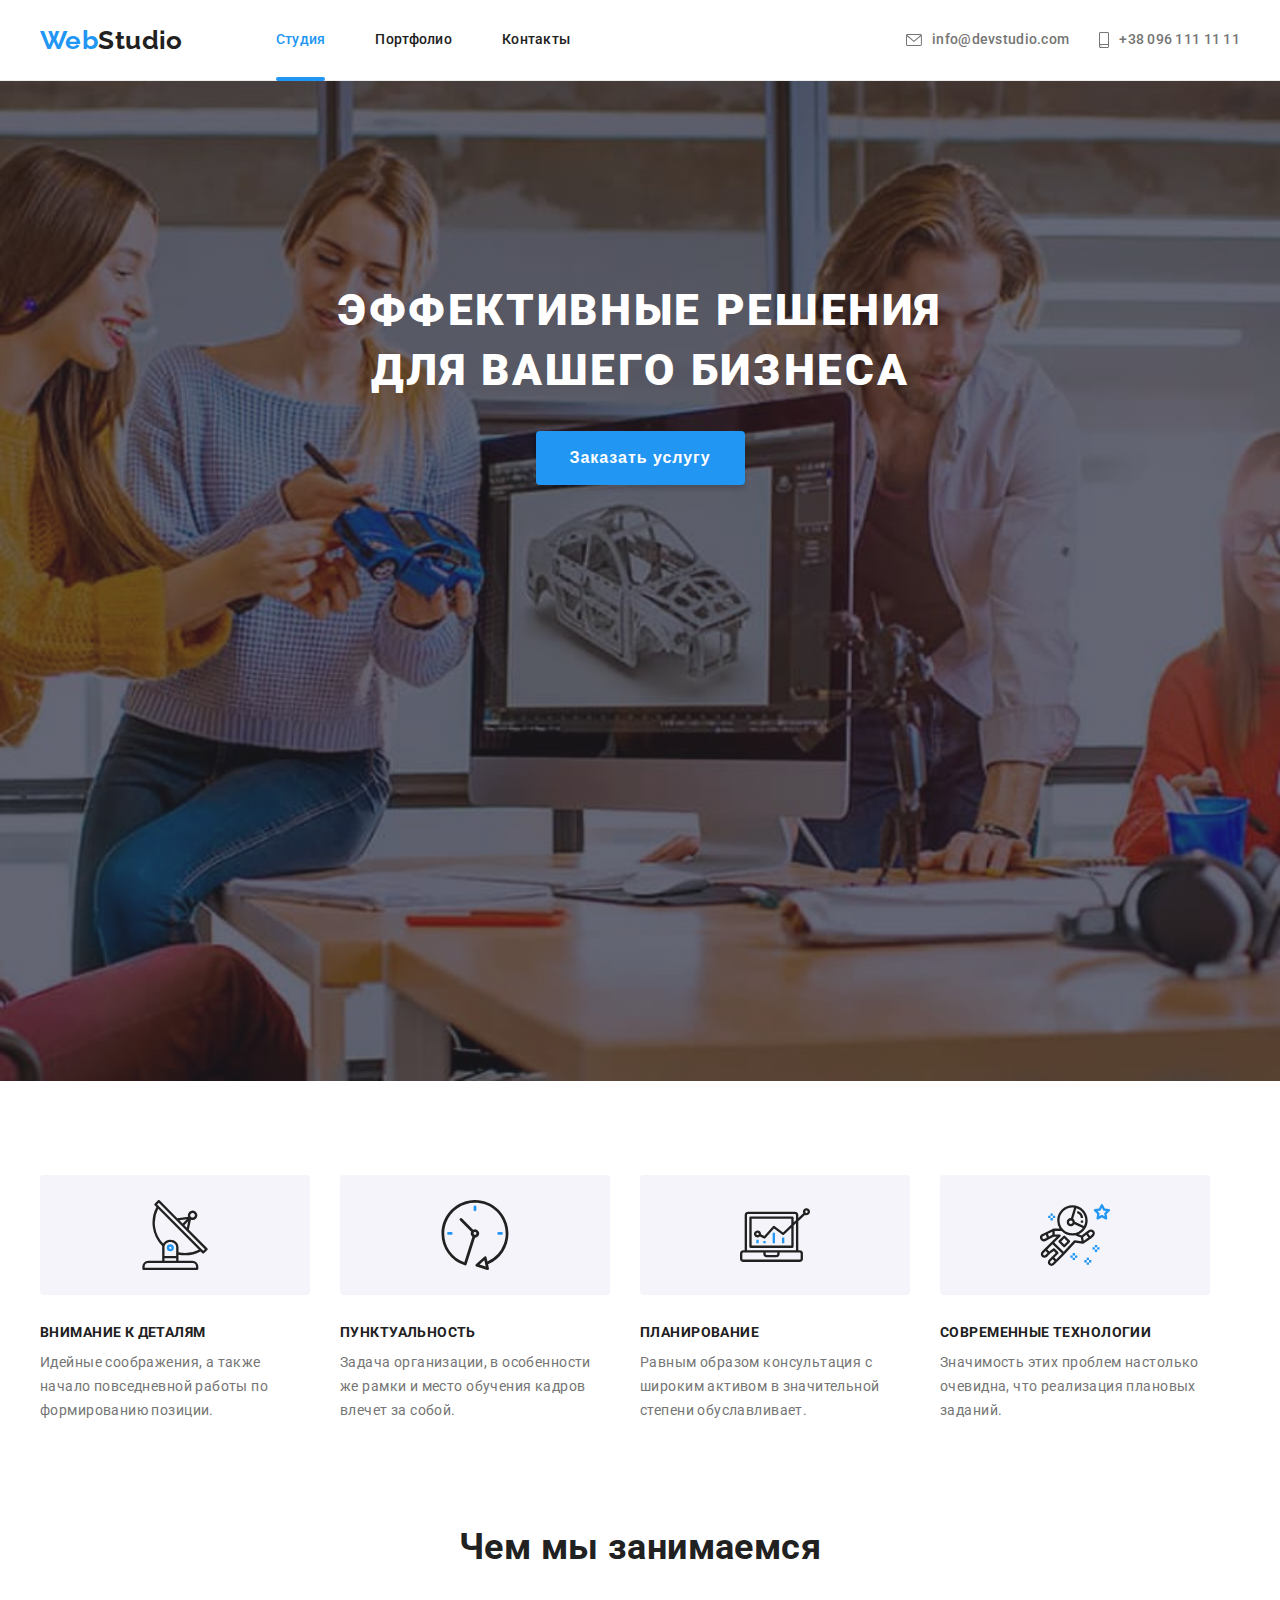
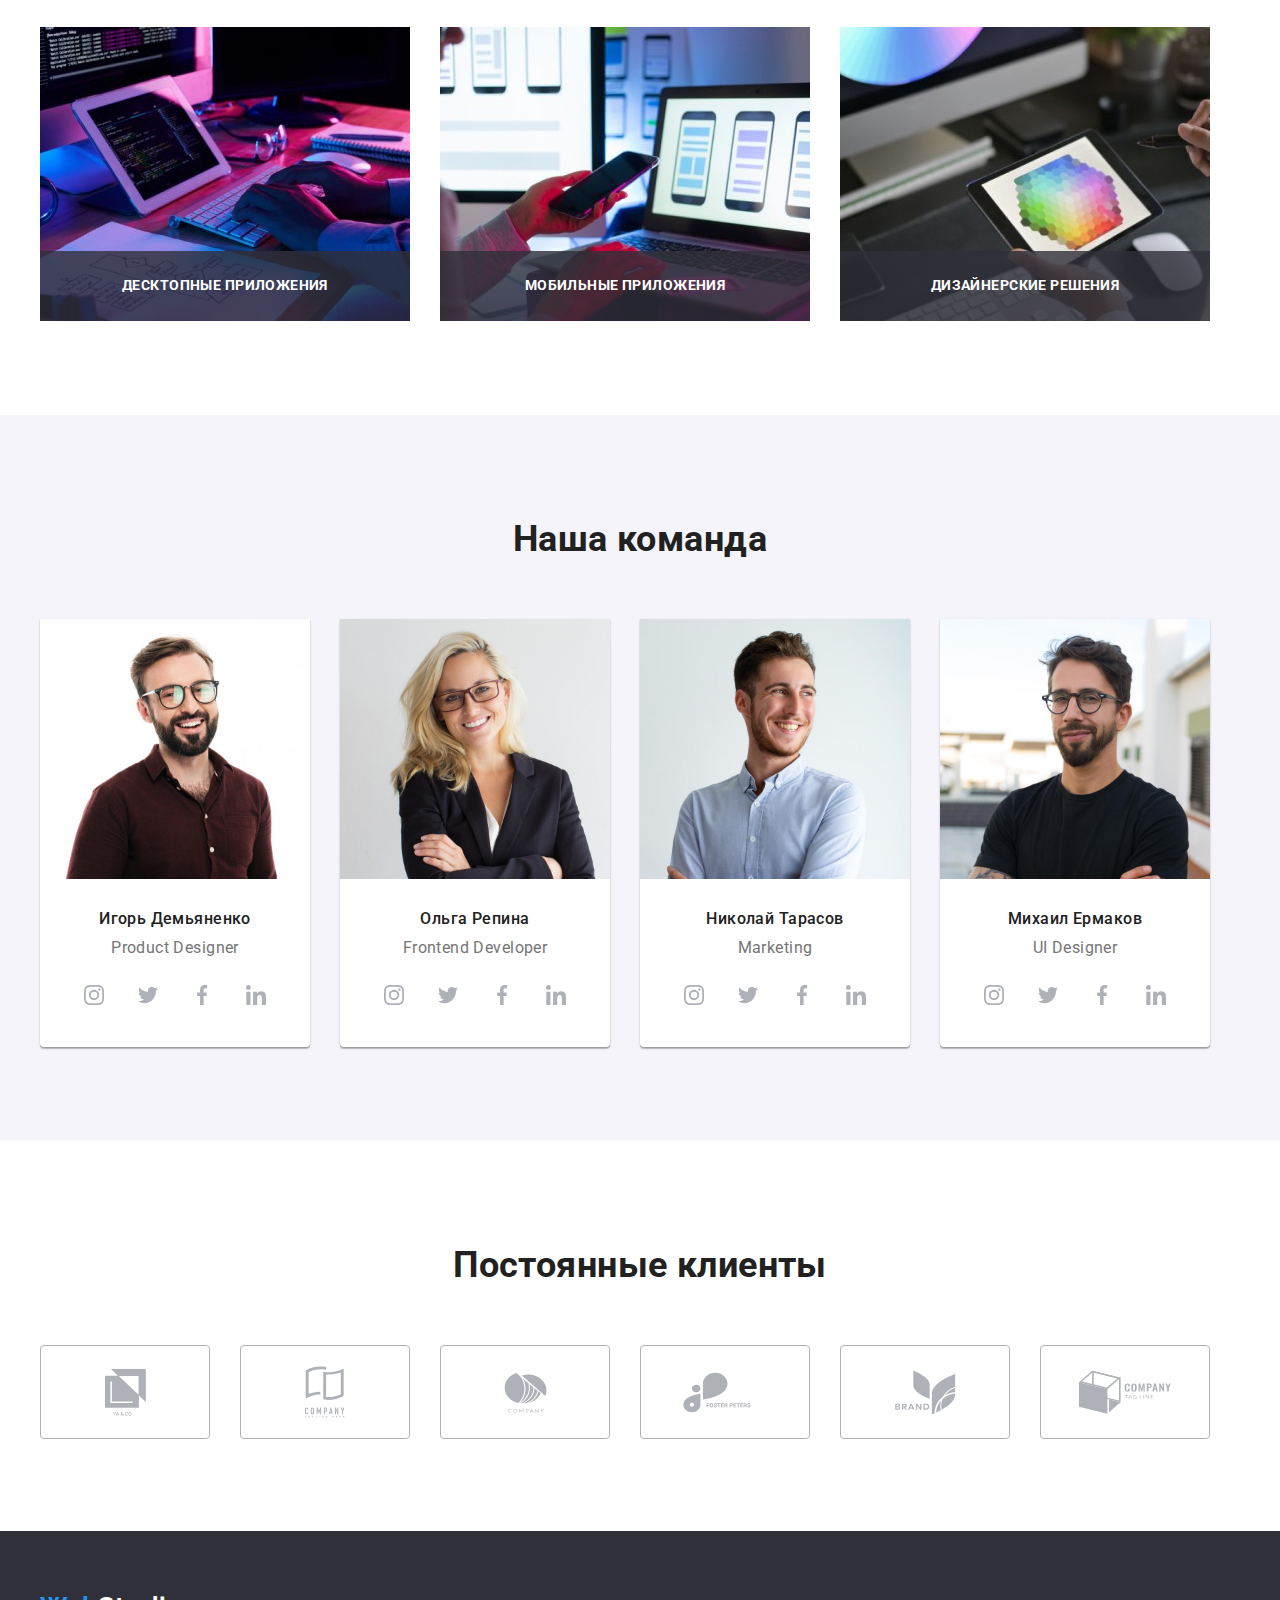
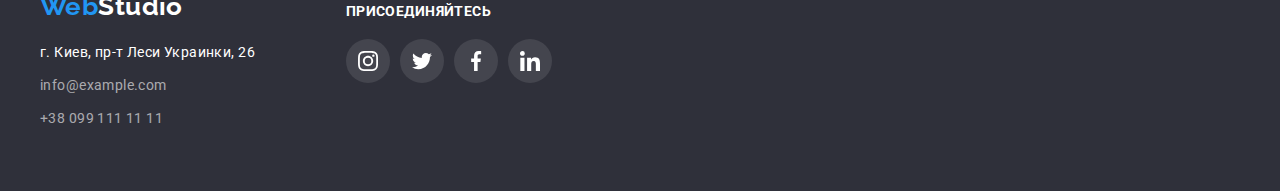
==== commit ccf5c27d: "add styles and JS for modal, add var for transition time, fixed some problems with hover-focus and a" ====
--- a/index.html
+++ b/index.html
@@ -66,7 +66,9 @@
           <h1 class="hero-title">
             Эффективные решения<br />для вашего бизнеса
           </h1>
-          <button class="btn hero-btn" type="button">Заказать услугу</button>
+          <button class="btn hero-btn" type="button" data-modal-open>
+            Заказать услугу
+          </button>
         </div>
       </section>
 
@@ -453,12 +455,16 @@
     </footer>
 
     <!-- modal window -->
-    <div class="backdrop">
+    <div class="backdrop is-hidden" data-modal>
       <div class="modal">
-        <svg class="modal-close-btn" width="11" height="11">
-          <use href="./images/icons.svg#close"></use>
-        </svg>
+        <button class="modal-close-btn" type="button" data-modal-close>
+          <svg class="close-icon" width="11" height="11">
+            <use href="./images/icons.svg#close"></use>
+          </svg>
+        </button>
       </div>
     </div>
+
+    <script src="./js/modal.js"></script>
   </body>
 </html>
--- a/css/styles.css
+++ b/css/styles.css
@@ -10,6 +10,7 @@
   --brd-card-title: #eeeeee;
   --icon-color: #afb1b8;
   --timing-function: cubic-bezier(0.4, 0, 0.2, 1);
+  --trans-duration: 250ms;
 }
 
 /*========== common =========== */
@@ -22,8 +23,6 @@
   letter-spacing: 0.03em;
 
   background-color: var(--white-color);
-
-  /* transition: color 500ms cubic-bezier(0.4, 0, 0.2, 1); */
 }
 
 ul {
@@ -82,6 +81,7 @@
 
 .visually-hidden:not(:focus):not(:active) {
   position: absolute;
+
   width: 1px;
   height: 1px;
   margin: -1px;
@@ -105,7 +105,7 @@
   color: var(--main-color);
 
   transform: scale(1);
-  transition: transform 500ms var(--timing-function);
+  transition: transform var(--trans-duration) var(--timing-function);
 }
 
 .logo span {
@@ -163,18 +163,16 @@
   padding-top: 32px;
   padding-bottom: 32px;
 
-  transition: color 250ms var(--timing-function);
+  transition: color var(--trans-duration) var(--timing-function);
 }
 
 .link-list .link {
   display: block;
-
   color: var(--main-color);
 }
 
 .header-nav .current {
   position: relative;
-
   color: var(--accent-color);
 }
 
@@ -219,6 +217,7 @@
   padding-bottom: 200px;
   height: 600px;
   max-width: 1600px;
+
   background-image: linear-gradient(
       rgba(47, 48, 58, 0.4),
       rgba(47, 48, 58, 0.4)
@@ -230,6 +229,7 @@
 
 .hero-title {
   margin-bottom: 30px;
+
   font-size: 44px;
   font-weight: 900;
   line-height: 1.36;
@@ -254,7 +254,7 @@
   padding: 10px 32px;
   box-shadow: 0px 4px 4px rgba(0, 0, 0, 0.15);
 
-  transition: background-color 250ms var(--timing-function);
+  transition: background-color var(--trans-duration) var(--timing-function);
 }
 
 .hero .btn:hover,
@@ -280,13 +280,14 @@
 }
 
 .feature .thumb {
-  background-color: var(--bg-filter-btn);
   height: 120px;
   margin-bottom: 30px;
   border-radius: 4px;
   display: flex;
   justify-content: center;
   align-items: center;
+
+  background-color: var(--bg-filter-btn);
 }
 
 .feature-icon {
@@ -386,11 +387,11 @@
 }
 
 .members .member-function {
+  margin-bottom: 16px;
+
   font-size: 16px;
   color: var(--second-color);
   line-height: 1.19;
-  margin-bottom: 16px;
-
   text-align: center;
 }
 
@@ -408,7 +409,8 @@
   width: 44px;
   height: 44px;
   border-radius: 50%;
-  transition: background-color 250ms var(--timing-function);
+
+  transition: background-color var(--trans-duration) var(--timing-function);
 }
 
 .social-link-icon {
@@ -447,13 +449,13 @@
   height: 100%;
   border: 1px solid var(--icon-color);
   border-radius: 4px;
-  transition: border-color 250ms var(--timing-function);
+  transition: border-color var(--trans-duration) var(--timing-function);
 }
 
 .client-icon {
   margin: auto;
   fill: var(--icon-color);
-  transition: fill 250ms var(--timing-function);
+  transition: fill var(--trans-duration) var(--timing-function);
 }
 
 .client-link:hover,
@@ -470,6 +472,7 @@
 footer {
   padding-top: 60px;
   padding-bottom: 60px;
+
   background-color: var(--bg-dark);
   color: var(--white-color);
 }
@@ -496,7 +499,7 @@
 .contacts-list .link {
   line-height: 1.71;
 
-  transition: color 250ms var(--timing-function);
+  transition: color var(--trans-duration) var(--timing-function);
 }
 
 .contacts-list li:not(:last-child) {
@@ -522,6 +525,7 @@
 }
 .social-title {
   margin-bottom: 20px;
+
   font-weight: 700;
   text-transform: uppercase;
 }
@@ -553,9 +557,8 @@
   background-color: var(--bg-filter-btn);
   box-shadow: none;
 
-  /* transition: color 500ms linear; */
   transition-property: color, background-color, box-shadow;
-  transition-duration: 250ms;
+  transition-duration: var(--trans-duration);
   transition-timing-function: var(--timing-function);
 }
 
@@ -579,17 +582,17 @@
 
 .gallery-item {
   position: relative;
-  /* width: 370px; */
 
   margin-bottom: 30px;
 }
 
 .card {
   display: block;
-}
-
-.gallery .gallery-item:hover,
-.gallery .gallery-item:focus,
+
+  transition: box-shadow var(--trans-duration) var(--timing-function);
+}
+
+.gallery .card:hover,
 .gallery .card:focus {
   box-shadow: 0px 1px 1px rgba(0, 0, 0, 0.12), 0px 4px 4px rgba(0, 0, 0, 0.06),
     1px 4px 6px rgba(0, 0, 0, 0.16);
@@ -597,8 +600,7 @@
 
 .card .box {
   position: relative;
-  /* width: 370px; */
-  /* height: 294px; */
+
   overflow: hidden;
 }
 
@@ -606,28 +608,20 @@
   position: absolute;
   top: 0;
   left: 0;
-  /* display: flex; */
-  /* justify-content: center; */
-  /* align-items: center; */
 
   width: 100%;
   height: 100%;
-  /* height: 294px; */
-  padding: 24px;
-  /* padding-left: 24px;
-  padding-right: 24px; */
+  /* большой паддинг вертикальный - ментор Алёна сказала делать по макету */
+  padding: 63px 24px;
 
   background-color: rgba(33, 150, 243, 0.9);
   color: var(--white-color);
   font-size: 18px;
   line-height: 1.56;
-  /* надо или нет? */
-  /* overflow: hidden; */
   overflow: auto;
 
   transform: translateY(100%);
-  transition: transform 250ms cubic-bezier(0.4, 0, 0.2, 1);
-  /* transition: transform 250ms cubic-bezier(0.72, 0, 0.23, 1); */
+  transition: transform var(--trans-duration) var(--timing-function);
 }
 
 .gallery .card:hover .card-overlay,
@@ -656,3 +650,70 @@
   line-height: 1.87;
   color: var(--second-color);
 }
+
+/* ============ modal ====================== */
+
+.backdrop {
+  position: fixed;
+  top: 0;
+  left: 0;
+  z-index: 1000;
+
+  width: 100vw;
+  height: 100vh;
+
+  background-color: rgba(0, 0, 0, 0.2);
+
+  transition-property: opacity, visibility;
+  transition: var(--trans-duration) var(--timing-function);
+}
+
+.modal {
+  position: absolute;
+  top: 50%;
+  left: 50%;
+  transform: translate(-50%, -50%);
+
+  width: 528px;
+  height: 581px;
+  border-radius: 4px;
+
+  background-color: var(--white-color);
+
+  box-shadow: 0px 1px 3px rgba(0, 0, 0, 0.12), 0px 1px 1px rgba(0, 0, 0, 0.14),
+    0px 2px 1px rgba(0, 0, 0, 0.2);
+}
+
+.modal-close-btn {
+  position: absolute;
+  top: 8px;
+  right: 8px;
+
+  width: 30px;
+  height: 30px;
+  border: 1px solid rgba(0, 0, 0, 0.1);
+  border-radius: 50%;
+  padding: 0;
+
+  display: flex;
+  justify-content: center;
+  align-items: center;
+
+  background-color: transparent;
+  cursor: pointer;
+}
+
+.close-icon {
+  fill: var(--main-color);
+  transition: fill var(--trans-duration) var(--timing-function);
+}
+
+.modal-close-btn:hover .close-icon {
+  fill: var(--accent-color);
+}
+
+.is-hidden {
+  opacity: 0;
+  pointer-events: none;
+  visibility: hidden;
+}
